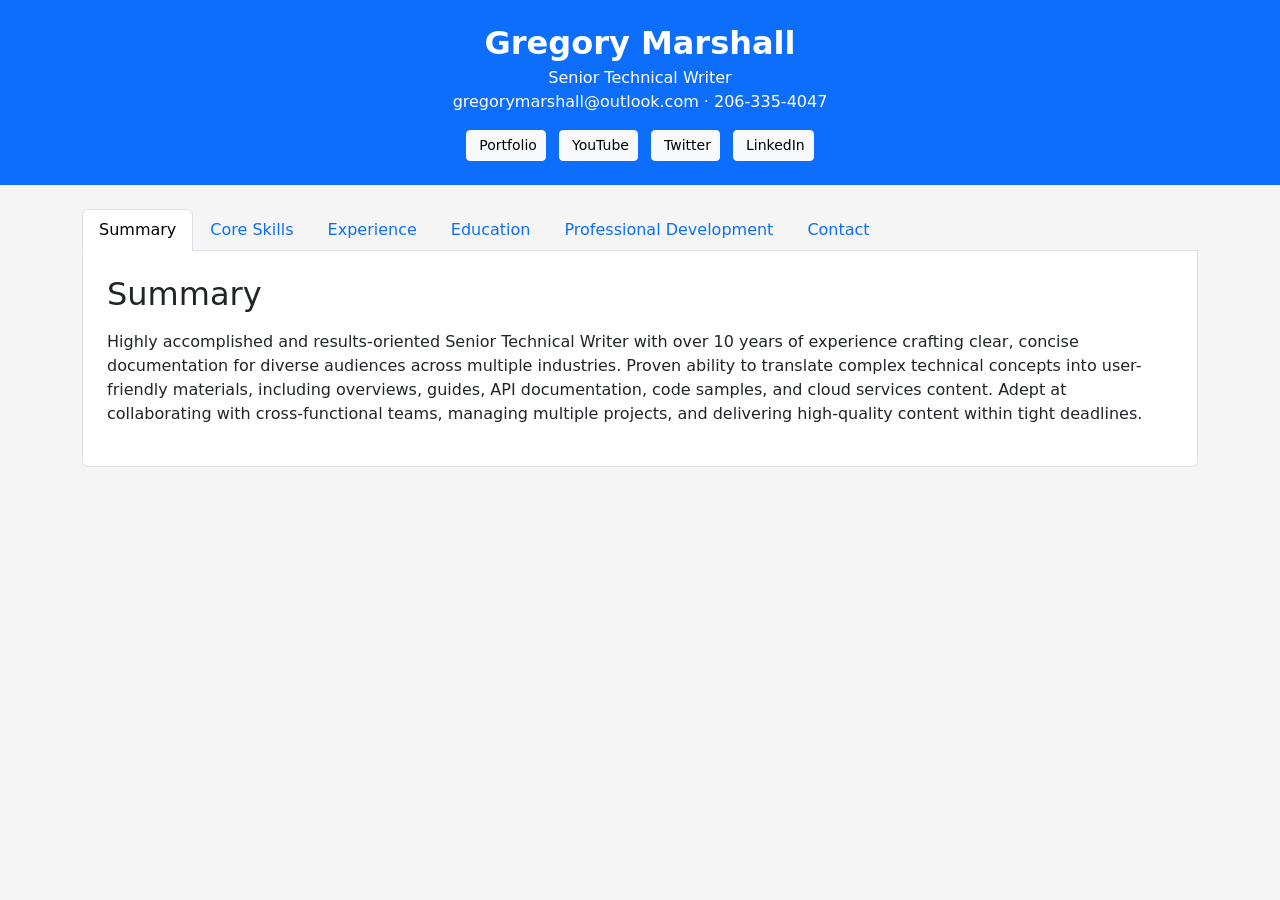
==== index.html @ f478f147 "Update index.html" ====
<!DOCTYPE html>
<html lang="en">
<head>
    <meta charset="UTF-8">
    <title>Gregory Marshall – Senior Technical Writer</title>
    <meta name="viewport" content="width=device-width, initial-scale=1">

    <!-- Bootstrap 5 -->
    <link href="https://cdn.jsdelivr.net/npm/bootstrap@5.3.2/dist/css/bootstrap.min.css" rel="stylesheet">
    <link href="css/styles.css" rel="stylesheet">
</head>
<body>

<header class="py-4 text-center text-white bg-primary">
    <h1 class="mb-1">Gregory Marshall</h1>
    <p class="mb-0">Senior Technical Writer</p>
    <p class="mb-0">gregorymarshall@outlook.com · 206-335-4047</p>

    <!-- Social Links with Icons -->
       <div class="mt-3">

        <a href="https://drive.google.com/drive/folders/1FINQPeSb8FYHcSthVr7zLSQ1JVBgwo1U" target="_blank" 
           class="btn btn-light btn-sm mx-1 d-inline-flex align-items-center">
            <i class="bi bi-folder-fill me-1"></i> Portfolio
        </a>

        <a href="https://youtube.com/ggcoolg" target="_blank" 
           class="btn btn-light btn-sm mx-1 d-inline-flex align-items-center">
            <i class="bi bi-youtube me-1"></i> YouTube
        </a>

        <a href="https://twitter.com/greg_marshall" target="_blank" 
           class="btn btn-light btn-sm mx-1 d-inline-flex align-items-center">
            <i class="bi bi-twitter-x me-1"></i> Twitter
        </a>

        <a href="https://linkedin.com/in/gregorymarsha11" target="_blank" 
           class="btn btn-light btn-sm mx-1 d-inline-flex align-items-center">
            <i class="bi bi-linkedin me-1"></i> LinkedIn
        </a>

    </div>
</header>
<!-- Mobile Landing Section -->
<section class="mobile-landing d-md-none text-center py-4 px-3">

    <img src="assets/profile.jpg" class="mobile-avatar mb-3" alt="Profile photo">

    <h2 class="fw-bold mb-1">Gregory Marshall</h2>
    <p class="text-muted mb-3">Senior Technical Writer</p>

    <div class="mobile-social mb-4">
        <a href="https://your-portfolio-url.com" target="_blank" class="icon-btn mx-1">
            <i class="bi bi-folder-fill"></i>
        </a>
        <a href="https://youtube.com/yourchannel" target="_blank" class="icon-btn mx-1">
            <i class="bi bi-youtube"></i>
        </a>
        <a href="https://twitter.com/yourhandle" target="_blank" class="icon-btn mx-1">
            <i class="bi bi-twitter-x"></i>
        </a>
        <a href="https://linkedin.com/in/yourprofile" target="_blank" class="icon-btn mx-1">
            <i class="bi bi-linkedin"></i>
        </a>
    </div>

    <a href="#summary" class="btn btn-primary w-75 mb-2">View Summary</a>
    <a href="#contact" class="btn btn-outline-primary w-75">Contact Me</a>

</section>

<div class="container my-4">

    <!-- Nav Tabs -->
    <ul class="nav nav-tabs" id="mainTabs" role="tablist">
        <li class="nav-item" role="presentation">
            <button class="nav-link active" id="summary-tab" data-bs-toggle="tab"
                    data-bs-target="#summary" type="button" role="tab">
                Summary
            </button>
        </li>
        <li class="nav-item" role="presentation">
            <button class="nav-link" id="skills-tab" data-bs-toggle="tab"
                    data-bs-target="#skills" type="button" role="tab">
                Core Skills
            </button>
        </li>
        <li class="nav-item" role="presentation">
            <button class="nav-link" id="experience-tab" data-bs-toggle="tab"
                    data-bs-target="#experience" type="button" role="tab">
                Experience
            </button>
        </li>
        <li class="nav-item" role="presentation">
            <button class="nav-link" id="education-tab" data-bs-toggle="tab"
                    data-bs-target="#education" type="button" role="tab">
                Education
            </button>
        </li>
        <li class="nav-item" role="presentation">
            <button class="nav-link" id="professional-tab" data-bs-toggle="tab"
                    data-bs-target="#professional" type="button" role="tab">
                Professional Development
            </button>
        </li>
        <li class="nav-item" role="presentation">
            <button class="nav-link" id="contact-tab" data-bs-toggle="tab"
                    data-bs-target="#contact" type="button" role="tab">
                Contact
            </button>
        </li>
    </ul>

    <!-- Tab Content -->
    <div class="tab-content p-4 bg-white border-bottom border-start border-end rounded-bottom">

        <!-- SUMMARY -->
        <div class="tab-pane fade show active" id="summary" role="tabpanel">
            <h2>Summary</h2>
            <p>
                Highly accomplished and results-oriented Senior Technical Writer with over 10 years of experience
                crafting clear, concise documentation for diverse audiences across multiple industries. Proven ability
                to translate complex technical concepts into user-friendly materials, including overviews, guides,
                API documentation, code samples, and cloud services content. Adept at collaborating with
                cross-functional teams, managing multiple projects, and delivering high-quality content within tight
                deadlines.
            </p>
        </div>

        <!-- CORE SKILLS -->
        <div class="tab-pane fade" id="skills" role="tabpanel">
            <h2>Core Skills & Competencies</h2>
            <ul>
                <li><strong>Technical Writing & Editing:</strong> Expert in creating clear, concise, user-friendly documentation for diverse audiences.</li>
                <li><strong>Content Management:</strong> SharePoint, Confluence, Backstage.io.</li>
                <li><strong>Cloud Services:</strong> AWS, Microsoft Azure, Google Cloud, Oracle Cloud Infrastructure.</li>
                <li><strong>Communication & Collaboration:</strong> Excellent communication skills and cross-functional teamwork.</li>
                <li><strong>Agile Project Management:</strong> Managing multiple projects and delivering under budgets and deadlines.</li>
                <li><strong>Tools & Technologies:</strong> Confluence, Jira, Slack, Git, GitHub, Postman, Markdown, Microsoft 365, VS Code, Docker, Linux, macOS, Windows.</li>
            </ul>
        </div>

        <!-- EXPERIENCE -->
        <div class="tab-pane fade" id="experience" role="tabpanel">
            <h2>Professional Experience</h2>

            <div class="accordion" id="experienceAccordion">

                <!-- Ford -->
                <div class="accordion-item">
                    <h2 class="accordion-header" id="fordHeading">
                        <button class="accordion-button" type="button" data-bs-toggle="collapse"
                                data-bs-target="#fordCollapse">
                            Ford Motors – Senior Technical Writer, Connected Vehicle Cloud (2023–2024)
                        </button>
                    </h2>
                    <div id="fordCollapse" class="accordion-collapse collapse show" data-bs-parent="#experienceAccordion">
                        <div class="accordion-body">
                            <ul>
                                <li>Authored developer content for API onboarding, technical overviews, architecture diagrams, workflows, and how-to guides for feature teams building services on Ford’s Connected Vehicle Cloud platform.</li>
                                <li>Migrated developer content to Backstage.io; worked with engineering to resolve content rendering issues, refine templates, and propose automation for routine tasks.</li>
                                <li>Collaborated with command and control, data feed, and telemetry feature teams to drive Jira content tickets to closure and align with sprint milestones.</li>
                            </ul>
                        </div>
                    </div>
                </div>

                <!-- Adobe -->
                <div class="accordion-item">
                    <h2 class="accordion-header" id="adobeHeading">
                        <button class="accordion-button collapsed" type="button" data-bs-toggle="collapse"
                                data-bs-target="#adobeCollapse">
                            Adobe – Senior Technical Writer, Adobe Commerce on Cloud (2022)
                        </button>
                    </h2>
                    <div id="adobeCollapse" class="accordion-collapse collapse" data-bs-parent="#experienceAccordion">
                        <div class="accordion-body">
                            <ul>
                                <li>Authored onboarding guides, technology overviews, architectural diagrams, and code samples for Adobe Commerce on Cloud infrastructure developers.</li>
                                <li>Collaborated with stakeholders to develop, review, and obtain sign-off on content plans for Blue/Green deployment and disaster recovery features.</li>
                                <li>Engaged with the Magento open-source community to address and fix community-reported content issues.</li>
                            </ul>
                        </div>
                    </div>
                </div>

                <!-- Oracle -->
                <div class="accordion-item">
                    <h2 class="accordion-header" id="oracleHeading">
                        <button class="accordion-button collapsed" type="button" data-bs-toggle="collapse"
                                data-bs-target="#oracleCollapse">
                            Oracle – Senior Technical Writer (2020–2021)
                        </button>
                    </h2>
                    <div id="oracleCollapse" class="accordion-collapse collapse" data-bs-parent="#experienceAccordion">
                        <div class="accordion-body">
                            <ul>
                                <li>Authored Oracle Cloud Infrastructure content for workflow as a service, MFA, SSO, certificate services, identity management, and telemetry services.</li>
                                <li>Helped Oracle obtain FedRAMP+ IL5 certification by reviewing security control responses and providing guidance on terminology and language standards.</li>
                            </ul>
                        </div>
                    </div>
                </div>

                <!-- Disney -->
                <div class="accordion-item">
                    <h2 class="accordion-header" id="disneyHeading">
                        <button class="accordion-button collapsed" type="button" data-bs-toggle="collapse"
                                data-bs-target="#disneyCollapse">
                            Walt Disney Company – Senior Technical Writer (2018–2019)
                        </button>
                    </h2>
                    <div id="disneyCollapse" class="accordion-collapse collapse" data-bs-parent="#experienceAccordion">
                        <div class="accordion-body">
                            <ul>
                                <li>Authored mobile SDK REST API documentation for v2 API release supporting developers integrating with Disney’s CDN and Unified Messaging platforms.</li>
                                <li>Redesigned the API Confluence portal to consolidate, purge, and reuse content; improved discoverability and stakeholder feedback loops.</li>
                                <li>Authored step-by-step platform upgrade guides for key customer scenarios.</li>
                            </ul>
                        </div>
                    </div>
                </div>

                <!-- City of Seattle -->
                <div class="accordion-item">
                    <h2 class="accordion-header" id="seattleHeading">
                        <button class="accordion-button collapsed" type="button" data-bs-toggle="collapse"
                                data-bs-target="#seattleCollapse">
                            City of Seattle – Senior Technical Writer (2016–2018)
                        </button>
                    </h2>
                    <div id="seattleCollapse" class="accordion-collapse collapse" data-bs-parent="#experienceAccordion">
                        <div class="accordion-body">
                            <ul>
                                <li>Wrote 200+ IT SOPs to capture system engineer tribal knowledge in support of data center migration unifying multiple city departments.</li>
                                <li>Designed UI layouts and content rendering for all content types; worked tickets to closure to meet staging and production milestones.</li>
                                <li>Authored Active Directory Governance, Risk & Compliance runbooks for identity management and security incident response.</li>
                            </ul>
                        </div>
                    </div>
                </div>

                <!-- UW Medicine -->
                <div class="accordion-item">
                    <h2 class="accordion-header" id="uwHeading">
                        <button class="accordion-button collapsed" type="button" data-bs-toggle="collapse"
                                data-bs-target="#uwCollapse">
                            UW Medicine – Information Security Analyst / Senior Technical Writer (2014–2015)
                        </button>
                    </h2>
                    <div id="uwCollapse" class="accordion-collapse collapse" data-bs-parent="#experienceAccordion">
                        <div class="accordion-body">
                            <ul>
                                <li>Provided 24×7 IT security operations incident response for compromised accounts, phishing, and malware.</li>
                                <li>Presented data security and privacy requirements to incoming medical students; assisted with mobile device encryption.</li>
                                <li>Designed a SharePoint site to map NIST 800-53r4 and HIPAA controls to applications and services; conducted 25 internal application security audits.</li>
                            </ul>
                        </div>
                    </div>
                </div>

                <!-- Microsoft -->
                <div class="accordion-item">
                    <h2 class="accordion-header" id="msHeading">
                        <button class="accordion-button collapsed" type="button" data-bs-toggle="collapse"
                                data-bs-target="#msCollapse">
                            Microsoft – Security Content Manager (2007–2013)
                        </button>
                    </h2>
                    <div id="msCollapse" class="accordion-collapse collapse" data-bs-parent="#experienceAccordion">
                        <div class="accordion-body">
                            <ul>
                                <li>Drove content strategy for a team of writers and editors focused on security content for Windows server systems.</li>
                                <li>Authored “Controlling Windows Communication with the Internet,” guiding management of inbound and outbound communication.</li>
                                <li>Received a Gold Star Award for proactively researching and writing guidance to resolve top Windows system errors and events.</li>
                            </ul>
                        </div>
                    </div>
                </div>

            </div>
        </div>

        <!-- EDUCATION -->
        <div class="tab-pane fade" id="education" role="tabpanel">
            <h2>Education</h2>
            <ul>
                <li>Unix & Linux Administration – University of Washington (2004–2005)</li>
                <li>Project Management – University of Washington (2003–2004)</li>
                <li>Data Communications – University of Washington (1995–1996)</li>
                <li>Software Product Management – University of Washington (1994–1995)</li>
                <li>Bachelor of Science, Psychology – University of Washington (1990–1994)</li>
                <li>Basic Military Training, Logistics, Data Processing – United States Air Force (1983–1988)</li>
            </ul>
        </div>

        <!-- PROFESSIONAL DEVELOPMENT -->
        <div class="tab-pane fade" id="professional" role="tabpanel">
            <h2>Professional Development</h2>
            <p>
                Ongoing development in content review leadership, sprint alignment, cross-functional collaboration,
                cloud architecture literacy, API documentation best practices, and security compliance frameworks
                including NIST, HIPAA, and FedRAMP.
            </p>
        </div>

        <!-- CONTACT -->
        <div class="tab-pane fade" id="contact" role="tabpanel">
            <h2>Contact</h2>
            <p>If you’d like to discuss opportunities, projects, or collaborations, please reach out using the form below.</p>

            <!-- Replace the action URL with your Formspree endpoint -->
            <form id="contactForm" method="POST" action="https://formspree.io/f/mreeevpw">
                <input type="hidden" name="_subject" value="New contact from portfolio site">
                <input type="hidden" name="_replyto" value="gregorymarshall@outlook.com">

                <div class="mb-3">
                    <label class="form-label">Name</label>
                    <input class="form-control" type="text" name="name" required>
                </div>

                <div class="mb-3">
                    <label class="form-label">Email</label>
                    <input class="form-control" type="email" name="email" required>
                </div>

                <div class="mb-3">
                    <label class="form-label">Company</label>
                    <input class="form-control" type="text" name="company">
                </div>

                <div class="mb-3">
                    <label class="form-label">Website</label>
                    <input class="form-control" type="url" name="website">
                </div>

                <div class="mb-3">
                    <label class="form-label">Phone</label>
                    <input class="form-control" type="tel" name="phone">
                </div>

                <div class="mb-3">
                    <label class="form-label">Message</label>
                    <textarea class="form-control" name="message" rows="4"></textarea>
                </div>

                <button type="submit" class="btn btn-primary">Send</button>
            </form>

            <small class="text-muted d-block mt-2">
                Note: Update the form <code>action</code> attribute with your Formspree endpoint after creating a form at formspree.io.
            </small>
        </div>

    </div>
</div>

<script src="https://cdn.jsdelivr.net/npm/bootstrap@5.3.2/dist/js/bootstrap.bundle.min.js"></script>
<script src="js/app.js"></script>
</body>
</html>
---- css/styles.css ----
body {
    background-color: #f5f5f5;
}

header h1 {
    font-size: 2rem;
    font-weight: 700;
}

header p {
    margin-bottom: 0.2rem;
}

.tab-content {
    margin-top: 0;
}

h2 {
    margin-bottom: 1rem;
}
/* Rounded Icon Buttons */
.icon-btn {
    display: inline-flex;
    justify-content: center;
    align-items: center;
    width: 42px;
    height: 42px;
    border-radius: 50%;
    background: #ffffff;
    color: #1e3a8a;
    font-size: 1.2rem;
    text-decoration: none;
    transition: all 0.25s ease;
    box-shadow: 0 2px 4px rgba(0,0,0,0.15);
}

/* Hover Animation */
.icon-btn:hover {
    background: #1e3a8a;
    color: #ffffff;
    transform: translateY(-3px) scale(1.08);
    box-shadow: 0 6px 12px rgba(0,0,0,0.25);
}
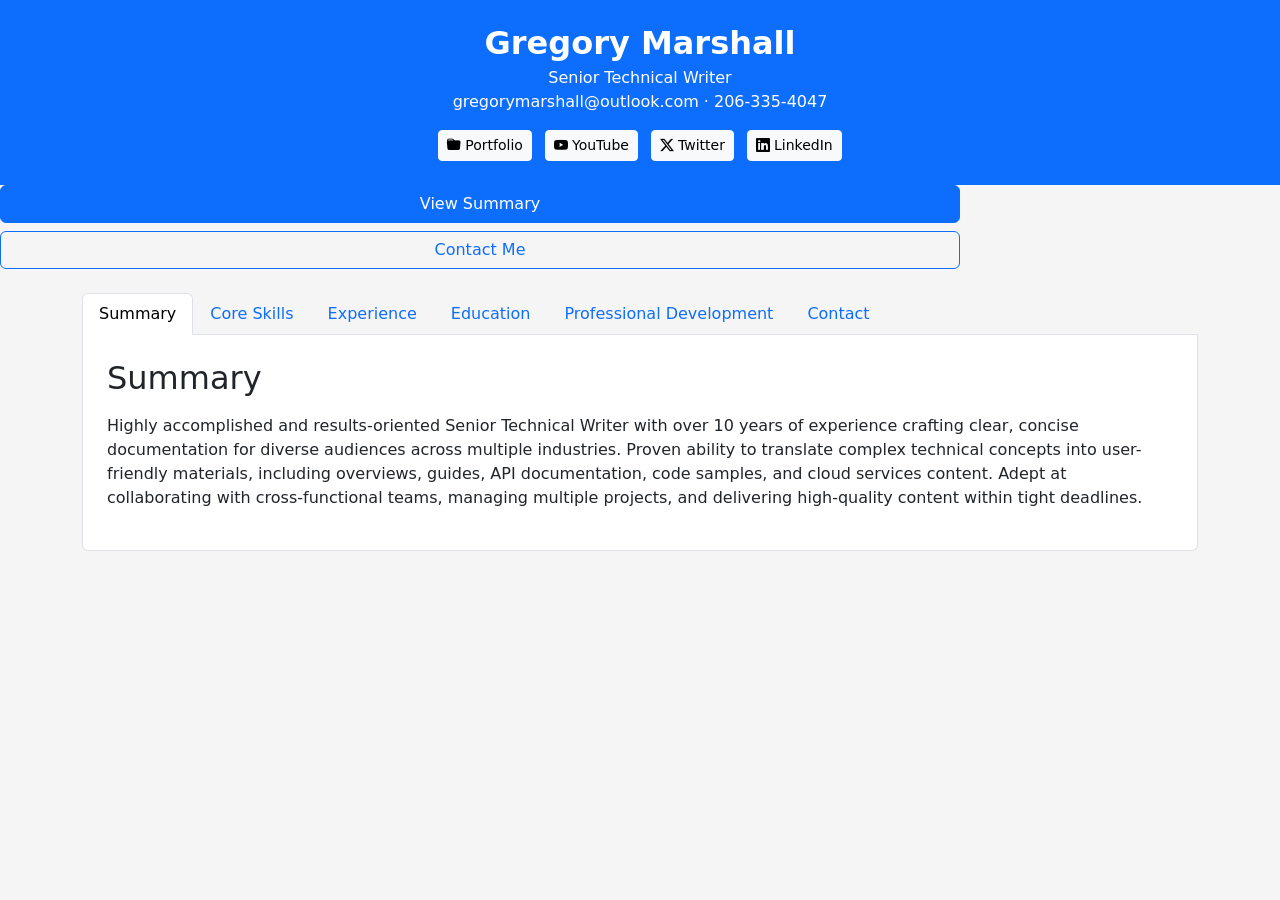
==== commit 8b29274e: "Update index.html" ====
--- a/index.html
+++ b/index.html
@@ -8,6 +8,8 @@
     <!-- Bootstrap 5 -->
     <link href="https://cdn.jsdelivr.net/npm/bootstrap@5.3.2/dist/css/bootstrap.min.css" rel="stylesheet">
     <link href="css/styles.css" rel="stylesheet">
+    <link href="https://fonts.googleapis.com/css2?family=Inter:wght@400;600;700&display=swap" rel="stylesheet">
+<link rel="stylesheet" href="https://cdn.jsdelivr.net/npm/bootstrap-icons@1.11.1/font/bootstrap-icons.css">
 </head>
 <body>
 
@@ -41,28 +43,26 @@
 
     </div>
 </header>
-<!-- Mobile Landing Section -->
-<section class="mobile-landing d-md-none text-center py-4 px-3">
-
-    <img src="assets/profile.jpg" class="mobile-avatar mb-3" alt="Profile photo">
-
+<section class="mobile-landing d-md-none text-center py-5 px-3 bg-white border-bottom">
+    <img src="assets/profile.jpg" class="mobile-avatar mb-3" alt="Gregory Marshall">
+    
     <h2 class="fw-bold mb-1">Gregory Marshall</h2>
-    <p class="text-muted mb-3">Senior Technical Writer</p>
-
-    <div class="mobile-social mb-4">
-        <a href="https://your-portfolio-url.com" target="_blank" class="icon-btn mx-1">
-            <i class="bi bi-folder-fill"></i>
-        </a>
-        <a href="https://youtube.com/yourchannel" target="_blank" class="icon-btn mx-1">
-            <i class="bi bi-youtube"></i>
-        </a>
-        <a href="https://twitter.com/yourhandle" target="_blank" class="icon-btn mx-1">
-            <i class="bi bi-twitter-x"></i>
-        </a>
-        <a href="https://linkedin.com/in/yourprofile" target="_blank" class="icon-btn mx-1">
-            <i class="bi bi-linkedin"></i>
-        </a>
+    <p class="text-muted mb-4">Senior Technical Writer</p>
+
+    <div class="d-flex justify-content-center gap-3 mb-4">
+        <a href="https://drive.google.com/..." target="_blank" class="icon-btn"><i class="bi bi-folder-fill"></i></a>
+        <a href="https://youtube.com/..." target="_blank" class="icon-btn"><i class="bi bi-youtube"></i></a>
+        <a href="https://twitter.com/..." target="_blank" class="icon-btn"><i class="bi bi-twitter-x"></i></a>
+        <a href="https://linkedin.com/..." target="_blank" class="icon-btn"><i class="bi bi-linkedin"></i></a>
     </div>
+
+    <div class="d-grid gap-2 mx-auto" style="max-width: 280px;">
+        <a href="#summary" class="btn btn-primary btn-lg shadow-sm">View Summary</a>
+        <a href="mailto:gregorymarshall@outlook.com" class="btn btn-outline-primary">Email Me</a>
+    </div>
+  <a href="#summary" class="btn btn-primary w-75 mb-2">View Summary</a>
+    <a href="#contact" class="btn btn-outline-primary w-75">Contact Me</a>
+</section>
 
     <a href="#summary" class="btn btn-primary w-75 mb-2">View Summary</a>
     <a href="#contact" class="btn btn-outline-primary w-75">Contact Me</a>
--- a/css/styles.css
+++ b/css/styles.css
@@ -40,4 +40,4 @@
     color: #ffffff;
     transform: translateY(-3px) scale(1.08);
     box-shadow: 0 6px 12px rgba(0,0,0,0.25);
-}+}
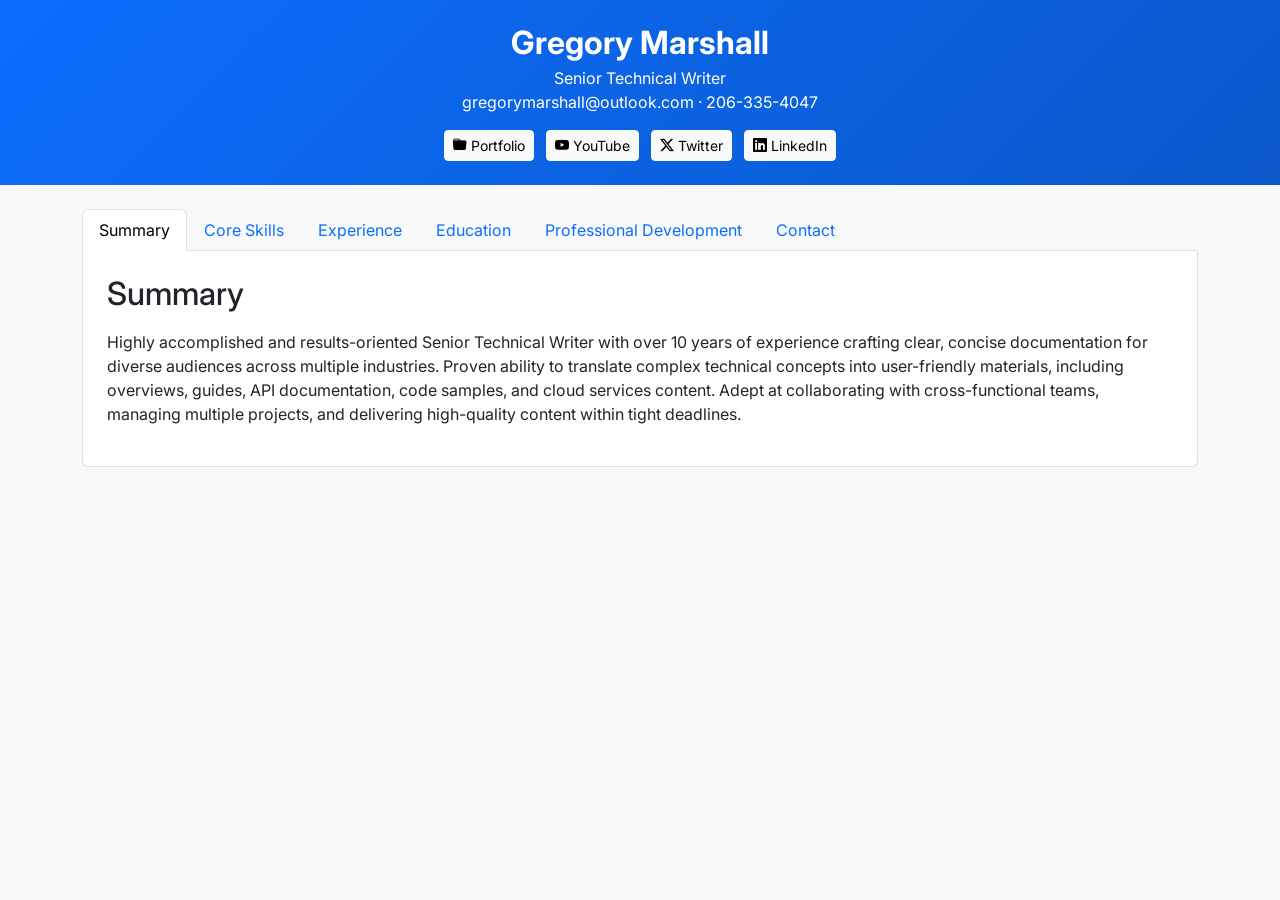
==== commit 64f3e8fc: "Update index.html" ====
--- a/index.html
+++ b/index.html
@@ -64,12 +64,7 @@
     <a href="#contact" class="btn btn-outline-primary w-75">Contact Me</a>
 </section>
 
-    <a href="#summary" class="btn btn-primary w-75 mb-2">View Summary</a>
-    <a href="#contact" class="btn btn-outline-primary w-75">Contact Me</a>
-
-</section>
-
-<div class="container my-4">
+ <div class="container my-4">
 
     <!-- Nav Tabs -->
     <ul class="nav nav-tabs" id="mainTabs" role="tablist">
@@ -359,3 +354,4 @@
 <script src="js/app.js"></script>
 </body>
 </html>
+
--- a/css/styles.css
+++ b/css/styles.css
@@ -41,3 +41,82 @@
     transform: translateY(-3px) scale(1.08);
     box-shadow: 0 6px 12px rgba(0,0,0,0.25);
 }
+body {
+    font-family: 'Inter', sans-serif;
+    background-color: #f8f9fa;
+}
+
+/* 1. Fix the Nav Tabs for Mobile */
+@media (max-width: 768px) {
+    .nav-tabs {
+        display: flex;
+        flex-wrap: nowrap;
+        overflow-x: auto; /* Allows horizontal swiping of tabs */
+        -webkit-overflow-scrolling: touch;
+        border-bottom: none;
+    }
+    
+    .nav-item {
+        white-space: nowrap; /* Prevents text wrapping in tabs */
+    }
+
+    .nav-link {
+        padding: 10px 15px;
+        font-size: 0.9rem;
+    }
+
+    /* 2. Style the Mobile Avatar */
+    .mobile-avatar {
+        width: 120px;
+        height: 120px;
+        object-fit: cover;
+        border-radius: 50%;
+        border: 4px solid #fff;
+        box-shadow: 0 4px 10px rgba(0,0,0,0.1);
+    }
+
+    /* 3. Improve Accordion Spacing for thumbs */
+    .accordion-button {
+        padding: 1.25rem 1rem;
+        font-size: 0.95rem;
+    }
+}
+
+/* 4. General Header Enhancements */
+header {
+    background: linear-gradient(135deg, #0d6efd 0%, #0a58ca 100%) !important;
+}
+
+.icon-btn {
+    font-size: 1.5rem;
+    color: #6c757d;
+    text-decoration: none;
+    transition: color 0.2s;
+}
+
+.icon-btn:hover {
+    color: #0d6efd;
+}
+/* Prevent horizontal overflow on the whole page */
+html, body {
+    overflow-x: hidden;
+    width: 100%;
+}
+
+/* Make the contact form inputs large enough to prevent iOS auto-zoom */
+@media (max-width: 768px) {
+    input, textarea, select {
+        font-size: 16px !important; 
+    }
+    
+    .container {
+        padding-left: 10px;
+        padding-right: 10px;
+    }
+
+    /* Add some "breathing room" to the bottom of the page */
+    body {
+        padding-bottom: 50px;
+    }
+}
+
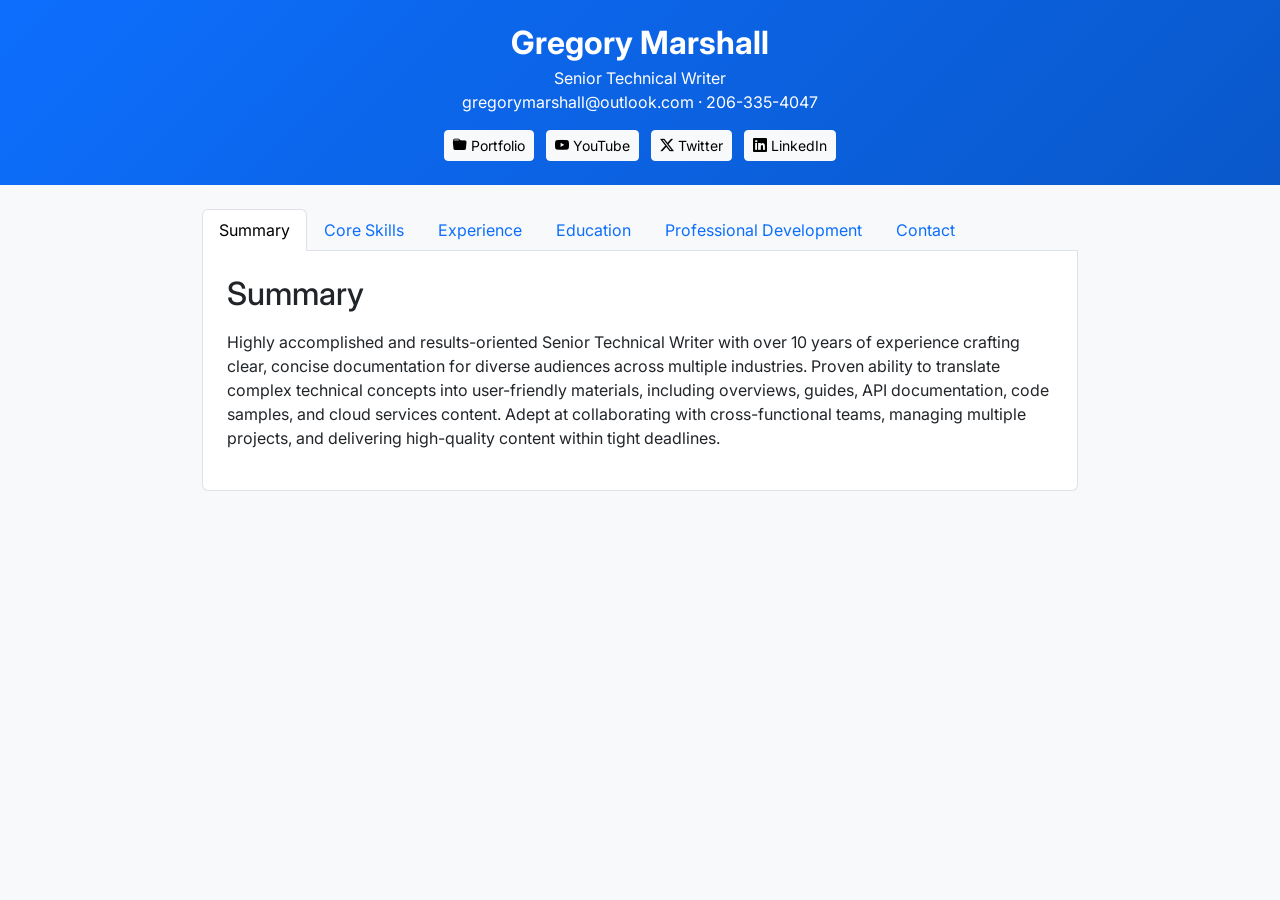
==== commit 790b0584: "Update index.html" ====
--- a/index.html
+++ b/index.html
@@ -64,7 +64,9 @@
     <a href="#contact" class="btn btn-outline-primary w-75">Contact Me</a>
 </section>
 
- <div class="container my-4">
+</section>
+
+<div class="container my-4">
 
     <!-- Nav Tabs -->
     <ul class="nav nav-tabs" id="mainTabs" role="tablist">
@@ -123,17 +125,38 @@
         </div>
 
         <!-- CORE SKILLS -->
-        <div class="tab-pane fade" id="skills" role="tabpanel">
-            <h2>Core Skills & Competencies</h2>
-            <ul>
-                <li><strong>Technical Writing & Editing:</strong> Expert in creating clear, concise, user-friendly documentation for diverse audiences.</li>
-                <li><strong>Content Management:</strong> SharePoint, Confluence, Backstage.io.</li>
-                <li><strong>Cloud Services:</strong> AWS, Microsoft Azure, Google Cloud, Oracle Cloud Infrastructure.</li>
-                <li><strong>Communication & Collaboration:</strong> Excellent communication skills and cross-functional teamwork.</li>
-                <li><strong>Agile Project Management:</strong> Managing multiple projects and delivering under budgets and deadlines.</li>
-                <li><strong>Tools & Technologies:</strong> Confluence, Jira, Slack, Git, GitHub, Postman, Markdown, Microsoft 365, VS Code, Docker, Linux, macOS, Windows.</li>
-            </ul>
-        </div>
+      <div class="tab-pane fade" id="skills" role="tabpanel">
+    <h2 class="h4 mb-4">Core Skills & Competencies</h2>
+    <div class="row g-3">
+        <div class="col-12 col-md-6">
+            <div class="card h-100 border-0 bg-light">
+                <div class="card-body">
+                    <h5 class="card-title text-primary">Technical Writing & Content</h5>
+                    <ul class="list-unstyled mb-0">
+                        <li class="mb-2"><strong>Documentation:</strong> API Docs, SDK Guides, Architecture Diagrams, Workflows.</li>
+                        <li class="mb-2"><strong>Management:</strong> SharePoint, Confluence, Backstage.io.</li>
+                        <li class="mb-2"><strong>Methodology:</strong> Agile Project Management, Sprint Alignment, Stakeholder Management.</li>
+                        <li><strong>Compliance:</strong> NIST 800-53r4, HIPAA, FedRAMP+ (IL5).</li>
+                    </ul>
+                </div>
+            </div>
+        </div>
+
+        <div class="col-12 col-md-6">
+            <div class="card h-100 border-0 bg-light">
+                <div class="card-body">
+                    <h5 class="card-title text-primary">Tools & Technologies</h5>
+                    <ul class="list-unstyled mb-0">
+                        <li class="mb-2"><strong>Cloud Platforms:</strong> AWS, Azure, Google Cloud (GCP), Oracle Cloud (OCI).</li>
+                        <li class="mb-2"><strong>Dev Tools:</strong> Git/GitHub, Postman, VS Code, Docker.</li>
+                        <li class="mb-2"><strong>Technical Languages:</strong> Markdown, Linux, macOS, Windows.</li>
+                        <li><strong>Collaboration:</strong> Jira, Slack, Microsoft 365.</li>
+                    </ul>
+                </div>
+            </div>
+        </div>
+    </div>
+</div>
 
         <!-- EXPERIENCE -->
         <div class="tab-pane fade" id="experience" role="tabpanel">
@@ -277,27 +300,71 @@
         </div>
 
         <!-- EDUCATION -->
-        <div class="tab-pane fade" id="education" role="tabpanel">
-            <h2>Education</h2>
-            <ul>
-                <li>Unix & Linux Administration – University of Washington (2004–2005)</li>
-                <li>Project Management – University of Washington (2003–2004)</li>
-                <li>Data Communications – University of Washington (1995–1996)</li>
-                <li>Software Product Management – University of Washington (1994–1995)</li>
-                <li>Bachelor of Science, Psychology – University of Washington (1990–1994)</li>
-                <li>Basic Military Training, Logistics, Data Processing – United States Air Force (1983–1988)</li>
-            </ul>
-        </div>
+      <div class="tab-pane fade" id="education" role="tabpanel">
+    <h2 class="h4 mb-4">Education & Military Service</h2>
+    <div class="row g-3">
+        <div class="col-12 col-md-6">
+            <div class="card h-100 border-0 bg-light">
+                <div class="card-body">
+                    <h5 class="card-title text-primary">University of Washington</h5>
+                    <ul class="list-unstyled mb-0">
+                        <li class="mb-2"><strong>B.S. Psychology</strong> <span class="text-muted d-block small">1990–1994</span></li>
+                        <li class="mb-2"><strong>Unix & Linux Administration</strong> <span class="text-muted d-block small">2004–2005</span></li>
+                        <li class="mb-2"><strong>Project Management</strong> <span class="text-muted d-block small">2003–2004</span></li>
+                        <li class="mb-2"><strong>Software Product Management</strong> <span class="text-muted d-block small">1994–1995</span></li>
+                        <li><strong>Data Communications</strong> <span class="text-muted d-block small">1995–1996</span></li>
+                    </ul>
+                </div>
+            </div>
+        </div>
+
+        <div class="col-12 col-md-6">
+            <div class="card h-100 border-0 bg-light">
+                <div class="card-body">
+                    <h5 class="card-title text-primary">United States Air Force</h5>
+                    <p class="mb-1"><strong>Basic Military Training</strong></p>
+                    <p class="text-muted small">Logistics & Data Processing</p>
+                    <hr>
+                    <p class="card-text small text-secondary">
+                        Served 1983–1988, establishing a foundation in data processing and operational logistics.
+                    </p>
+                </div>
+            </div>
+        </div>
+    </div>
+</div>
 
         <!-- PROFESSIONAL DEVELOPMENT -->
         <div class="tab-pane fade" id="professional" role="tabpanel">
-            <h2>Professional Development</h2>
-            <p>
-                Ongoing development in content review leadership, sprint alignment, cross-functional collaboration,
-                cloud architecture literacy, API documentation best practices, and security compliance frameworks
-                including NIST, HIPAA, and FedRAMP.
-            </p>
-        </div>
+    <h2 class="h4 mb-4">Professional Development</h2>
+    <div class="row g-3">
+        <div class="col-12 col-md-6">
+            <div class="card h-100 border-0 bg-light">
+                <div class="card-body">
+                    <h5 class="card-title text-primary">Content Leadership & Strategy</h5>
+                    <ul class="list-unstyled mb-0">
+                        <li class="mb-2"><strong>Editorial Leadership:</strong> Advanced content review cycles and peer mentoring.</li>
+                        <li class="mb-2"><strong>Agile Integration:</strong> Mastering sprint alignment and cross-functional team synergy.</li>
+                        <li><strong>Stakeholder Management:</strong> Refining feedback loops between engineering and product owners.</li>
+                    </ul>
+                </div>
+            </div>
+        </div>
+
+        <div class="col-12 col-md-6">
+            <div class="card h-100 border-0 bg-light">
+                <div class="card-body">
+                    <h5 class="card-title text-primary">Technical & Compliance Mastery</h5>
+                    <ul class="list-unstyled mb-0">
+                        <li class="mb-2"><strong>Cloud Architecture:</strong> Continuous training in AWS, Azure, and OCI literacy.</li>
+                        <li class="mb-2"><strong>Security Frameworks:</strong> Deep dives into NIST, HIPAA, and FedRAMP compliance standards.</li>
+                        <li><strong>API Best Practices:</strong> Staying current with RESTful documentation and SDK delivery trends.</li>
+                    </ul>
+                </div>
+            </div>
+        </div>
+    </div>
+</div>
 
         <!-- CONTACT -->
         <div class="tab-pane fade" id="contact" role="tabpanel">
--- a/css/styles.css
+++ b/css/styles.css
@@ -97,26 +97,93 @@
 .icon-btn:hover {
     color: #0d6efd;
 }
-/* Prevent horizontal overflow on the whole page */
-html, body {
-    overflow-x: hidden;
-    width: 100%;
+/* Main Dropdown Buttons */
+#resumeMainAccordion .accordion-button {
+    font-size: 1.1rem;
+    color: #0d6efd;
+    background-color: #fff;
 }
 
-/* Make the contact form inputs large enough to prevent iOS auto-zoom */
-@media (max-width: 768px) {
-    input, textarea, select {
-        font-size: 16px !important; 
-    }
-    
-    .container {
-        padding-left: 10px;
-        padding-right: 10px;
-    }
-
-    /* Add some "breathing room" to the bottom of the page */
-    body {
-        padding-bottom: 50px;
-    }
+/* Nested Role Buttons */
+#rolesNested .accordion-button {
+    font-size: 0.95rem;
+    color: #495057;
+    padding-left: 2rem; /* Indent to show it's inside Experience */
 }
 
+/* Remove the double borders in nested accordions */
+#rolesNested .accordion-item:last-child {
+    border-bottom: none;
+}
+
+/* Blue dot indicator for nested items */
+#rolesNested .accordion-button::before {
+    content: "•";
+    color: #0d6efd;
+    font-weight: bold;
+    display: inline-block; 
+    width: 1em;
+    margin-left: -1em;
+}
+/* Use the exact same blue as your header for consistency */
+:root {
+    --primary-blue: #0d6efd; /* Adjust this to match your exact header blue if different */
+}
+
+/* Header Text Consistency */
+.profile-header h1 {
+    font-weight: 700;
+    letter-spacing: -1px;
+}
+
+/* Accordion Consistency Fixes */
+#resumeMainAccordion {
+    border: none;
+}
+
+#resumeMainAccordion .accordion-item {
+    border: none;
+    border-bottom: 1px solid #eee;
+}
+
+/* Match the Blue Icons and Text in the Headers */
+#resumeMainAccordion .accordion-button {
+    color: var(--primary-blue) !important;
+    font-weight: 600;
+    padding: 1.25rem 1rem;
+}
+
+/* nested items consistency */
+#rolesNested .accordion-button {
+    color: #495057 !important; /* Keep nested roles dark for hierarchy */
+    font-size: 0.95rem;
+    padding-left: 2.5rem;
+}
+
+/* Match the blue icons in the screenshot */
+#resumeMainAccordion .bi {
+    color: var(--primary-blue);
+    font-size: 1.2rem;
+}
+/* Container alignment to match header width */
+.container.my-4 {
+    max-width: 900px; /* Keeps the accordion from getting too wide on desktop */
+}
+
+/* Match the exact blue from your header */
+.accordion-button:not(.collapsed) {
+    background-color: #f8f9fa; /* Subtle light gray when open */
+    color: #0d6efd;
+    box-shadow: inset 0 -1px 0 rgba(0,0,0,.125);
+}
+
+.accordion-button:focus {
+    box-shadow: none; /* Removes the thick bootstrap focus ring */
+    border-color: rgba(13, 110, 253, 0.25);
+}
+
+/* Ensure icons have the same visual weight as header icons */
+.accordion-header .bi {
+    font-size: 1.25rem;
+    vertical-align: middle;
+}
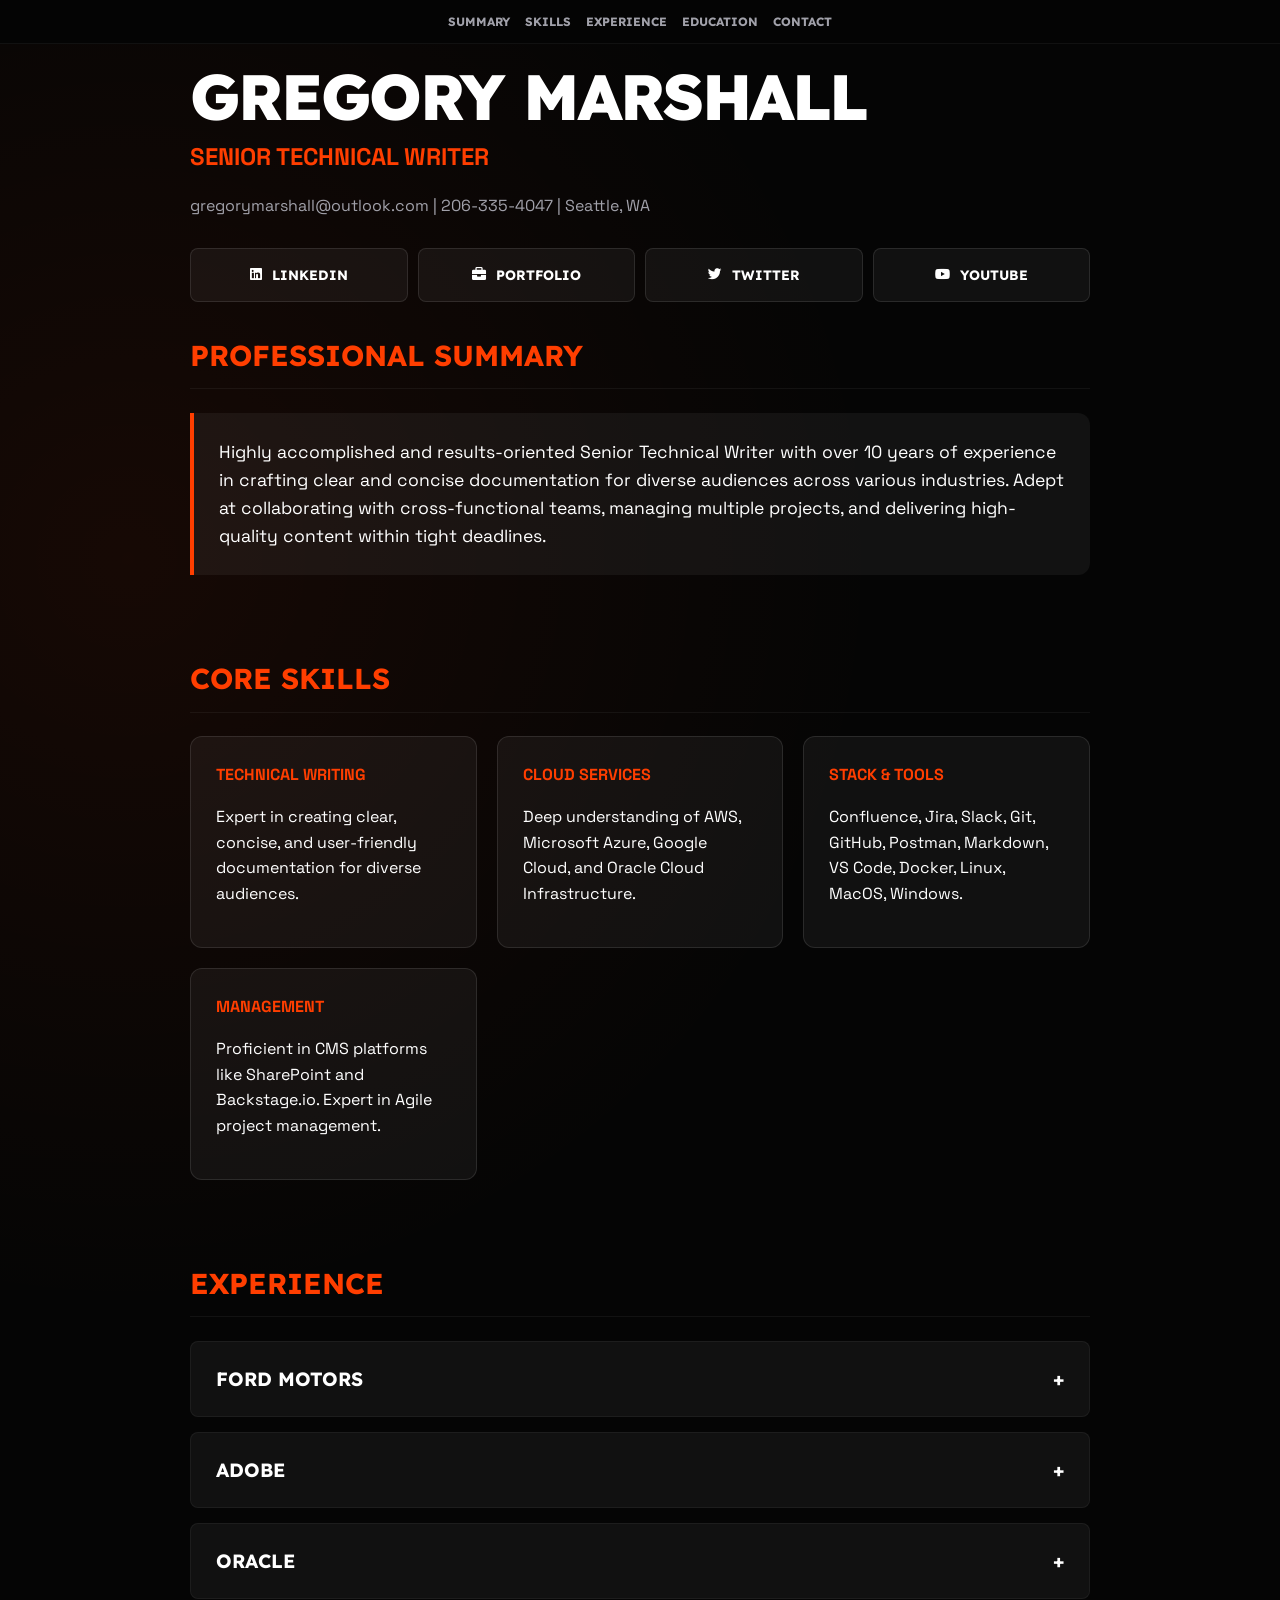
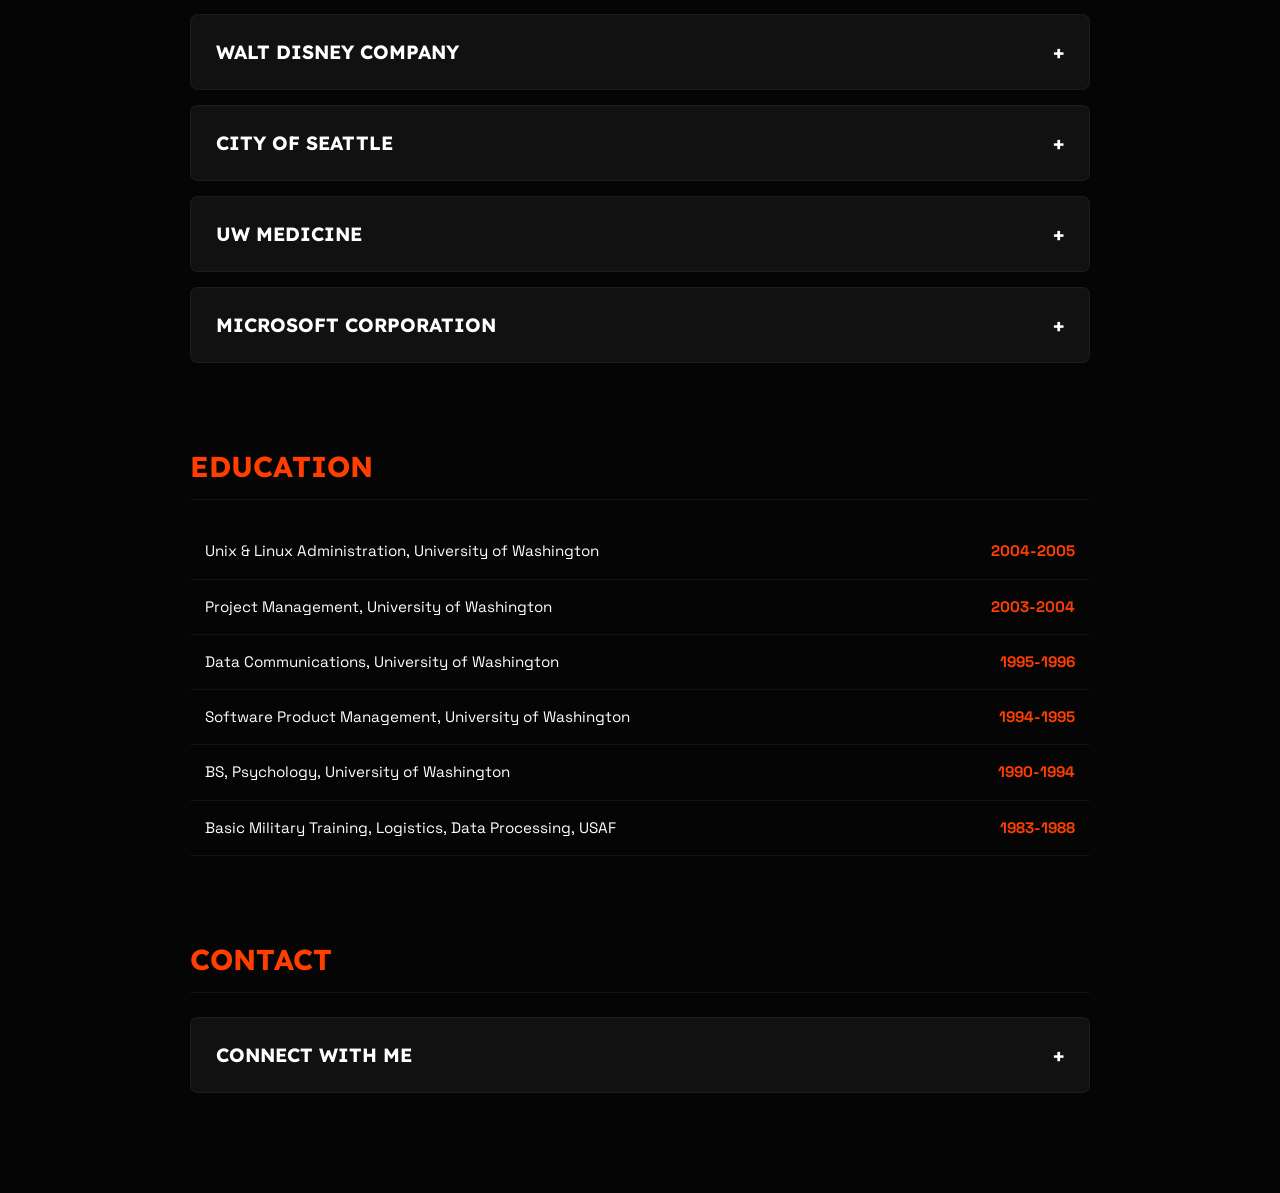
==== commit 8489bc87: "Update index.html" ====
--- a/index.html
+++ b/index.html
@@ -2,423 +2,322 @@
 <html lang="en">
 <head>
     <meta charset="UTF-8">
-    <title>Gregory Marshall – Senior Technical Writer</title>
-    <meta name="viewport" content="width=device-width, initial-scale=1">
-
-    <!-- Bootstrap 5 -->
-    <link href="https://cdn.jsdelivr.net/npm/bootstrap@5.3.2/dist/css/bootstrap.min.css" rel="stylesheet">
-    <link href="css/styles.css" rel="stylesheet">
-    <link href="https://fonts.googleapis.com/css2?family=Inter:wght@400;600;700&display=swap" rel="stylesheet">
-<link rel="stylesheet" href="https://cdn.jsdelivr.net/npm/bootstrap-icons@1.11.1/font/bootstrap-icons.css">
+    <meta name="viewport" content="width=device-width, initial-scale=1.0">
+    <title>Gregory Marshall | Senior Technical Writer</title>
+    <link href="https://fonts.googleapis.com/css2?family=Lexend+Deca:wght@400;700;800&family=Space+Grotesk:wght@300;500;700&display=swap" rel="stylesheet">
+    <link rel="stylesheet" href="https://cdnjs.cloudflare.com/ajax/libs/font-awesome/6.0.0/css/all.min.css">
+    <style>
+        :root {
+            --accent: #ff3e00;
+            --bg: #050505;
+            --glass: rgba(255, 255, 255, 0.05);
+            --text-main: #ffffff;
+            --text-sub: #a1a1aa;
+        }
+
+        html { scroll-behavior: smooth; }
+
+        body {
+            font-family: 'Space Grotesk', sans-serif;
+            background: var(--bg);
+            color: var(--text-main);
+            margin: 0;
+            padding: 0;
+            background-image: radial-gradient(circle at 10% 20%, rgba(255, 62, 0, 0.07) 0%, transparent 30%);
+            line-height: 1.6;
+        }
+
+        nav {
+            position: sticky;
+            top: 0;
+            background: rgba(5, 5, 5, 0.95);
+            backdrop-filter: blur(15px);
+            z-index: 1000;
+            border-bottom: 1px solid var(--glass);
+            padding: 12px 0;
+        }
+
+        .nav-container {
+            max-width: 900px;
+            margin: 0 auto;
+            display: flex;
+            justify-content: center;
+            gap: 15px;
+            flex-wrap: wrap;
+        }
+
+        .nav-link {
+            color: var(--text-sub);
+            text-decoration: none;
+            font-family: 'Lexend Deca', sans-serif;
+            font-weight: 700;
+            font-size: 0.75rem;
+            text-transform: uppercase;
+        }
+
+        .container { max-width: 900px; margin: 0 auto; padding: 20px; }
+
+        header { margin-bottom: 20px; }
+
+        h1 {
+            font-family: 'Lexend Deca', sans-serif;
+            font-size: clamp(2.5rem, 8vw, 4rem);
+            font-weight: 800;
+            margin: 0;
+            letter-spacing: -2px;
+            line-height: 1;
+        }
+
+        .hero-title {
+            color: var(--accent);
+            font-size: 1.5rem;
+            font-weight: 700;
+            margin-top: 10px;
+            text-transform: uppercase;
+        }
+
+        .social-grid { display: grid; grid-template-columns: repeat(2, 1fr); gap: 10px; margin: 30px 0; }
+        @media (min-width: 600px) { .social-grid { grid-template-columns: repeat(4, 1fr); } }
+
+        .social-btn, .submit-btn {
+            display: flex; align-items: center; justify-content: center; background: var(--glass); color: #fff;
+            text-decoration: none; padding: 15px; border-radius: 8px; border: 1px solid rgba(255,255,255,0.1);
+            font-family: 'Lexend Deca'; font-weight: 700; font-size: 0.85rem; transition: 0.3s;
+            cursor: pointer; gap: 10px;
+        }
+
+        .social-btn:hover { background: var(--accent); transform: translateY(-2px); }
+
+        section { margin-bottom: 80px; scroll-margin-top: 80px; }
+        h2 { color: var(--accent); font-family: 'Lexend Deca'; font-size: 1.8rem; border-bottom: 1px solid var(--glass); padding-bottom: 10px; }
+
+        .prof-summary {
+            padding: 25px;
+            background: var(--glass);
+            border-left: 4px solid var(--accent);
+            font-size: 1.1rem;
+            border-radius: 0 12px 12px 0;
+        }
+
+        .skills-grid { display: grid; grid-template-columns: repeat(auto-fit, minmax(250px, 1fr)); gap: 20px; }
+        .skill-card { background: var(--glass); padding: 25px; border-radius: 12px; border: 1px solid rgba(255,255,255,0.1); }
+        .skill-card h4 { color: var(--accent); margin: 0 0 10px 0; text-transform: uppercase; }
+
+        .acc-item { margin-bottom: 15px; background: var(--glass); border-radius: 8px; border: 1px solid rgba(255,255,255,0.05); }
+        .acc-btn {
+            width: 100%; padding: 25px; background: none; border: none;
+            display: flex; justify-content: space-between; cursor: pointer;
+            color: var(--text-main); font-size: 1.2rem; font-weight: 700; font-family: 'Lexend Deca'; text-align: left;
+        }
+
+        .acc-content { max-height: 0; overflow: hidden; transition: 0.4s ease-out; }
+        .inner { padding: 0 25px 25px; color: var(--text-sub); }
+        .inner ul { padding-left: 20px; }
+        .inner li { margin-bottom: 10px; }
+        .meta-text { color: var(--accent); font-weight: 700; font-size: 0.85rem; display: block; margin-bottom: 10px; text-transform: uppercase; }
+
+        .edu-table { width: 100%; border-collapse: collapse; }
+        .edu-table td { padding: 15px; border-bottom: 1px solid var(--glass); font-size: 0.95rem; }
+        .edu-year { text-align: right; color: var(--accent); font-weight: 700; width: 120px; }
+
+        .contact-form { background: var(--glass); padding: 40px; border-radius: 20px; }
+        .form-group { margin-bottom: 25px; }
+        .form-group label { display: block; margin-bottom: 10px; font-weight: 600; color: var(--accent); font-size: 0.8rem; }
+        .form-group input, .form-group textarea {
+            width: 100%; padding: 15px; background: rgba(0,0,0,0.3); border: 1px solid rgba(255,255,255,0.1);
+            border-radius: 8px; color: #fff; font-family: inherit; box-sizing: border-box;
+        }
+    </style>
 </head>
 <body>
 
-<header class="py-4 text-center text-white bg-primary">
-    <h1 class="mb-1">Gregory Marshall</h1>
-    <p class="mb-0">Senior Technical Writer</p>
-    <p class="mb-0">gregorymarshall@outlook.com · 206-335-4047</p>
-
-    <!-- Social Links with Icons -->
-       <div class="mt-3">
-
-        <a href="https://drive.google.com/drive/folders/1FINQPeSb8FYHcSthVr7zLSQ1JVBgwo1U" target="_blank" 
-           class="btn btn-light btn-sm mx-1 d-inline-flex align-items-center">
-            <i class="bi bi-folder-fill me-1"></i> Portfolio
-        </a>
-
-        <a href="https://youtube.com/ggcoolg" target="_blank" 
-           class="btn btn-light btn-sm mx-1 d-inline-flex align-items-center">
-            <i class="bi bi-youtube me-1"></i> YouTube
-        </a>
-
-        <a href="https://twitter.com/greg_marshall" target="_blank" 
-           class="btn btn-light btn-sm mx-1 d-inline-flex align-items-center">
-            <i class="bi bi-twitter-x me-1"></i> Twitter
-        </a>
-
-        <a href="https://linkedin.com/in/gregorymarsha11" target="_blank" 
-           class="btn btn-light btn-sm mx-1 d-inline-flex align-items-center">
-            <i class="bi bi-linkedin me-1"></i> LinkedIn
-        </a>
-
+<nav>
+    <div class="nav-container">
+        <a href="#summary" class="nav-link">Summary</a>
+        <a href="#skills" class="nav-link">Skills</a>
+        <a href="#experience" class="nav-link">Experience</a>
+        <a href="#education" class="nav-link">Education</a>
+        <a href="#contact" class="nav-link">Contact</a>
     </div>
-</header>
-<section class="mobile-landing d-md-none text-center py-5 px-3 bg-white border-bottom">
-    <img src="assets/profile.jpg" class="mobile-avatar mb-3" alt="Gregory Marshall">
-    
-    <h2 class="fw-bold mb-1">Gregory Marshall</h2>
-    <p class="text-muted mb-4">Senior Technical Writer</p>
-
-    <div class="d-flex justify-content-center gap-3 mb-4">
-        <a href="https://drive.google.com/..." target="_blank" class="icon-btn"><i class="bi bi-folder-fill"></i></a>
-        <a href="https://youtube.com/..." target="_blank" class="icon-btn"><i class="bi bi-youtube"></i></a>
-        <a href="https://twitter.com/..." target="_blank" class="icon-btn"><i class="bi bi-twitter-x"></i></a>
-        <a href="https://linkedin.com/..." target="_blank" class="icon-btn"><i class="bi bi-linkedin"></i></a>
+</nav>
+
+<div class="container">
+    <header>
+        <h1>GREGORY MARSHALL</h1>
+        <div class="hero-title">Senior Technical Writer</div>
+        <p style="color: var(--text-sub);">gregorymarshall@outlook.com | 206-335-4047 | Seattle, WA</p>
+    </header>
+
+    <div class="social-grid">
+        <a href="#" class="social-btn"><i class="fab fa-linkedin"></i> LINKEDIN</a>
+        <a href="#" class="social-btn"><i class="fas fa-briefcase"></i> PORTFOLIO</a>
+        <a href="#" class="social-btn"><i class="fab fa-twitter"></i> TWITTER</a>
+        <a href="#" class="social-btn"><i class="fab fa-youtube"></i> YOUTUBE</a>
     </div>
 
-    <div class="d-grid gap-2 mx-auto" style="max-width: 280px;">
-        <a href="#summary" class="btn btn-primary btn-lg shadow-sm">View Summary</a>
-        <a href="mailto:gregorymarshall@outlook.com" class="btn btn-outline-primary">Email Me</a>
-    </div>
-  <a href="#summary" class="btn btn-primary w-75 mb-2">View Summary</a>
-    <a href="#contact" class="btn btn-outline-primary w-75">Contact Me</a>
-</section>
-
-</section>
-
-<div class="container my-4">
-
-    <!-- Nav Tabs -->
-    <ul class="nav nav-tabs" id="mainTabs" role="tablist">
-        <li class="nav-item" role="presentation">
-            <button class="nav-link active" id="summary-tab" data-bs-toggle="tab"
-                    data-bs-target="#summary" type="button" role="tab">
-                Summary
-            </button>
-        </li>
-        <li class="nav-item" role="presentation">
-            <button class="nav-link" id="skills-tab" data-bs-toggle="tab"
-                    data-bs-target="#skills" type="button" role="tab">
-                Core Skills
-            </button>
-        </li>
-        <li class="nav-item" role="presentation">
-            <button class="nav-link" id="experience-tab" data-bs-toggle="tab"
-                    data-bs-target="#experience" type="button" role="tab">
-                Experience
-            </button>
-        </li>
-        <li class="nav-item" role="presentation">
-            <button class="nav-link" id="education-tab" data-bs-toggle="tab"
-                    data-bs-target="#education" type="button" role="tab">
-                Education
-            </button>
-        </li>
-        <li class="nav-item" role="presentation">
-            <button class="nav-link" id="professional-tab" data-bs-toggle="tab"
-                    data-bs-target="#professional" type="button" role="tab">
-                Professional Development
-            </button>
-        </li>
-        <li class="nav-item" role="presentation">
-            <button class="nav-link" id="contact-tab" data-bs-toggle="tab"
-                    data-bs-target="#contact" type="button" role="tab">
-                Contact
-            </button>
-        </li>
-    </ul>
-
-    <!-- Tab Content -->
-    <div class="tab-content p-4 bg-white border-bottom border-start border-end rounded-bottom">
-
-        <!-- SUMMARY -->
-        <div class="tab-pane fade show active" id="summary" role="tabpanel">
-            <h2>Summary</h2>
-            <p>
-                Highly accomplished and results-oriented Senior Technical Writer with over 10 years of experience
-                crafting clear, concise documentation for diverse audiences across multiple industries. Proven ability
-                to translate complex technical concepts into user-friendly materials, including overviews, guides,
-                API documentation, code samples, and cloud services content. Adept at collaborating with
-                cross-functional teams, managing multiple projects, and delivering high-quality content within tight
-                deadlines.
-            </p>
+    <section id="summary">
+        <h2>PROFESSIONAL SUMMARY</h2>
+        <div class="prof-summary">
+            Highly accomplished and results-oriented Senior Technical Writer with over 10 years of experience in crafting clear and concise documentation for diverse audiences across various industries.  Adept at collaborating with cross-functional teams, managing multiple projects, and delivering high-quality content within tight deadlines. 
         </div>
-
-        <!-- CORE SKILLS -->
-      <div class="tab-pane fade" id="skills" role="tabpanel">
-    <h2 class="h4 mb-4">Core Skills & Competencies</h2>
-    <div class="row g-3">
-        <div class="col-12 col-md-6">
-            <div class="card h-100 border-0 bg-light">
-                <div class="card-body">
-                    <h5 class="card-title text-primary">Technical Writing & Content</h5>
-                    <ul class="list-unstyled mb-0">
-                        <li class="mb-2"><strong>Documentation:</strong> API Docs, SDK Guides, Architecture Diagrams, Workflows.</li>
-                        <li class="mb-2"><strong>Management:</strong> SharePoint, Confluence, Backstage.io.</li>
-                        <li class="mb-2"><strong>Methodology:</strong> Agile Project Management, Sprint Alignment, Stakeholder Management.</li>
-                        <li><strong>Compliance:</strong> NIST 800-53r4, HIPAA, FedRAMP+ (IL5).</li>
-                    </ul>
+    </section>
+
+    <section id="skills">
+        <h2>CORE SKILLS</h2>
+        <div class="skills-grid">
+            <div class="skill-card">
+                <h4>Technical Writing</h4>
+                <p>Expert in creating clear, concise, and user-friendly documentation for diverse audiences. </p>
+            </div>
+            <div class="skill-card">
+                <h4>Cloud Services</h4>
+                <p>Deep understanding of AWS, Microsoft Azure, Google Cloud, and Oracle Cloud Infrastructure. </p>
+            </div>
+            <div class="skill-card">
+                <h4>Stack & Tools</h4>
+                <p>Confluence, Jira, Slack, Git, GitHub, Postman, Markdown, VS Code, Docker, Linux, MacOS, Windows. </p>
+            </div>
+            <div class="skill-card">
+                <h4>Management</h4>
+                <p>Proficient in CMS platforms like SharePoint and Backstage.io.  Expert in Agile project management. </p>
+            </div>
+        </div>
+    </section>
+
+    <section id="experience">
+        <h2>EXPERIENCE</h2>
+        <div class="accordion">
+            <div class="acc-item">
+                <button class="acc-btn" onclick="toggle(this)">FORD MOTORS <span>+</span></button>
+                <div class="acc-content"><div class="inner">
+                    <span class="meta-text">2023-2024 | Seattle, WA</span>
+                    <ul>
+                        <li>Authored developer content for API onboarding, technical overviews, architecture diagrams, workflows, and how-to guides for the Connected Vehicle Cloud platform. </li>
+                        <li>Migrated developer content to Backstage.io; resolved content rendering issues; created and reviewed templates. </li>
+                        <li>Researched and proposed new functionality to automate routine tasks. </li>
+                    </ul>
+                </div></div>
+            </div>
+            <div class="acc-item">
+                <button class="acc-btn" onclick="toggle(this)">ADOBE <span>+</span></button>
+                <div class="acc-content"><div class="inner">
+                    <span class="meta-text">2022 | Seattle, WA</span>
+                    <ul>
+                        <li>Authored onboarding guides, technology overviews, architectural diagrams, and code samples for Adobe Commerce on Cloud developers. </li>
+                        <li>Collaborated with stakeholders on content plans for Blue/Green deployment and disaster recovery features. </li>
+                        <li>Engaged with the Magento open-source community to address and fix reported content issues. </li>
+                    </ul>
+                </div></div>
+            </div>
+            <div class="acc-item">
+                <button class="acc-btn" onclick="toggle(this)">ORACLE <span>+</span></button>
+                <div class="acc-content"><div class="inner">
+                    <span class="meta-text">2020-2021 | Seattle, WA</span>
+                    <ul>
+                        <li>Authored OCI content for workflow as a service, multifactor authentication (MFA), SSO, certificate services, and identity management. </li>
+                        <li>Helped obtain FedRAMP+ certification for IL5 systems by reviewing security control responses and terminology. </li>
+                    </ul>
+                </div></div>
+            </div>
+            <div class="acc-item">
+                <button class="acc-btn" onclick="toggle(this)">WALT DISNEY COMPANY <span>+</span></button>
+                <div class="acc-content"><div class="inner">
+                    <span class="meta-text">2018-2019 | Seattle, WA</span>
+                    <ul>
+                        <li>Authored mobile SDK REST API documentation for v2 release to support integrations with CDN and Unified Messaging platforms. </li>
+                        <li>Redesigned the API Confluence portal to consolidate, purge, and reuse content to improve discoverability. </li>
+                        <li>Authored step-by-step platform upgrade guides for key customer scenarios. </li>
+                    </ul>
+                </div></div>
+            </div>
+            <div class="acc-item">
+                <button class="acc-btn" onclick="toggle(this)">CITY OF SEATTLE <span>+</span></button>
+                <div class="acc-content"><div class="inner">
+                    <span class="meta-text">2016-2018 | Seattle, WA</span>
+                    <ul>
+                        <li>Wrote 200+ IT technical standard operational procedures (SOP) to capture tribal knowledge for data center migration. </li>
+                        <li>Designed UI layouts and content rendering for all content types. </li>
+                        <li>Authored Active Directory Governance Risk & Compliance (GRC) runbooks for IDM and security response. </li>
+                    </ul>
+                </div></div>
+            </div>
+            <div class="acc-item">
+                <button class="acc-btn" onclick="toggle(this)">UW MEDICINE <span>+</span></button>
+                <div class="acc-content"><div class="inner">
+                    <span class="meta-text">2014-2015 | Seattle, WA</span>
+                    <ul>
+                        <li>Managed 24x7 IT Security incident response and presented data security/privacy requirements to new UW medical students. </li>
+                        <li>Designed a SharePoint site to automate the mapping of NIST 800-053r4 and HIPAA security controls to infrastructure services. </li>
+                        <li>Conducted 25 internal application security audits to identify and close critical security gaps. </li>
+                    </ul>
+                </div></div>
+            </div>
+            <div class="acc-item">
+                <button class="acc-btn" onclick="toggle(this)">MICROSOFT CORPORATION <span>+</span></button>
+                <div class="acc-content"><div class="inner">
+                    <span class="meta-text">2007-2013 | Redmond, WA</span>
+                    <ul>
+                        <li>Drove content strategy for 8 technical writers and 2 editors focused on security content for Group Policy, WSUS, UAC, and BitLocker. </li>
+                        <li>Authored the "Controlling Windows Communication with the Internet" guide for inbound and outbound security management. </li>
+                        <li>Awarded quarterly "Gold Star Award" for resolving the top 20 Windows system errors click on by customers using Windows Event Viewer. </li>
+                    </ul>
+                </div></div>
+            </div>
+        </div>
+    </section>
+
+    <section id="education">
+        <h2>EDUCATION</h2>
+        <table class="edu-table">
+            <tr><td>Unix & Linux Administration, University of Washington </td><td class="edu-year">2004-2005</td></tr>
+            <tr><td>Project Management, University of Washington </td><td class="edu-year">2003-2004</td></tr>
+            <tr><td>Data Communications, University of Washington </td><td class="edu-year">1995-1996</td></tr>
+            <tr><td>Software Product Management, University of Washington </td><td class="edu-year">1994-1995</td></tr>
+            <tr><td>BS, Psychology, University of Washington </td><td class="edu-year">1990-1994</td></tr>
+            <tr><td>Basic Military Training, Logistics, Data Processing, USAF </td><td class="edu-year">1983-1988</td></tr>
+        </table>
+    </section>
+
+    <section id="contact">
+        <h2>CONTACT</h2>
+        <div class="acc-item">
+            <button class="acc-btn" onclick="toggle(this)">CONNECT WITH ME <span>+</span></button>
+            <div class="acc-content"><div class="inner">
+                <div class="contact-form">
+                    <div class="form-group">
+                        <label>NAME</label>
+                        <input type="text" placeholder="Enter name">
+                    </div>
+                    <div class="form-group">
+                        <label>EMAIL</label>
+                        <input type="email" placeholder="Enter email">
+                    </div>
+                    <div class="form-group">
+                        <label>MESSAGE</label>
+                        <textarea rows="4" placeholder="How can I help?"></textarea>
+                    </div>
+                    <button class="submit-btn"><i class="fas fa-paper-plane"></i> SEND MESSAGE</button>
                 </div>
-            </div>
+            </div></div>
         </div>
-
-        <div class="col-12 col-md-6">
-            <div class="card h-100 border-0 bg-light">
-                <div class="card-body">
-                    <h5 class="card-title text-primary">Tools & Technologies</h5>
-                    <ul class="list-unstyled mb-0">
-                        <li class="mb-2"><strong>Cloud Platforms:</strong> AWS, Azure, Google Cloud (GCP), Oracle Cloud (OCI).</li>
-                        <li class="mb-2"><strong>Dev Tools:</strong> Git/GitHub, Postman, VS Code, Docker.</li>
-                        <li class="mb-2"><strong>Technical Languages:</strong> Markdown, Linux, macOS, Windows.</li>
-                        <li><strong>Collaboration:</strong> Jira, Slack, Microsoft 365.</li>
-                    </ul>
-                </div>
-            </div>
-        </div>
-    </div>
+    </section>
 </div>
 
-        <!-- EXPERIENCE -->
-        <div class="tab-pane fade" id="experience" role="tabpanel">
-            <h2>Professional Experience</h2>
-
-            <div class="accordion" id="experienceAccordion">
-
-                <!-- Ford -->
-                <div class="accordion-item">
-                    <h2 class="accordion-header" id="fordHeading">
-                        <button class="accordion-button" type="button" data-bs-toggle="collapse"
-                                data-bs-target="#fordCollapse">
-                            Ford Motors – Senior Technical Writer, Connected Vehicle Cloud (2023–2024)
-                        </button>
-                    </h2>
-                    <div id="fordCollapse" class="accordion-collapse collapse show" data-bs-parent="#experienceAccordion">
-                        <div class="accordion-body">
-                            <ul>
-                                <li>Authored developer content for API onboarding, technical overviews, architecture diagrams, workflows, and how-to guides for feature teams building services on Ford’s Connected Vehicle Cloud platform.</li>
-                                <li>Migrated developer content to Backstage.io; worked with engineering to resolve content rendering issues, refine templates, and propose automation for routine tasks.</li>
-                                <li>Collaborated with command and control, data feed, and telemetry feature teams to drive Jira content tickets to closure and align with sprint milestones.</li>
-                            </ul>
-                        </div>
-                    </div>
-                </div>
-
-                <!-- Adobe -->
-                <div class="accordion-item">
-                    <h2 class="accordion-header" id="adobeHeading">
-                        <button class="accordion-button collapsed" type="button" data-bs-toggle="collapse"
-                                data-bs-target="#adobeCollapse">
-                            Adobe – Senior Technical Writer, Adobe Commerce on Cloud (2022)
-                        </button>
-                    </h2>
-                    <div id="adobeCollapse" class="accordion-collapse collapse" data-bs-parent="#experienceAccordion">
-                        <div class="accordion-body">
-                            <ul>
-                                <li>Authored onboarding guides, technology overviews, architectural diagrams, and code samples for Adobe Commerce on Cloud infrastructure developers.</li>
-                                <li>Collaborated with stakeholders to develop, review, and obtain sign-off on content plans for Blue/Green deployment and disaster recovery features.</li>
-                                <li>Engaged with the Magento open-source community to address and fix community-reported content issues.</li>
-                            </ul>
-                        </div>
-                    </div>
-                </div>
-
-                <!-- Oracle -->
-                <div class="accordion-item">
-                    <h2 class="accordion-header" id="oracleHeading">
-                        <button class="accordion-button collapsed" type="button" data-bs-toggle="collapse"
-                                data-bs-target="#oracleCollapse">
-                            Oracle – Senior Technical Writer (2020–2021)
-                        </button>
-                    </h2>
-                    <div id="oracleCollapse" class="accordion-collapse collapse" data-bs-parent="#experienceAccordion">
-                        <div class="accordion-body">
-                            <ul>
-                                <li>Authored Oracle Cloud Infrastructure content for workflow as a service, MFA, SSO, certificate services, identity management, and telemetry services.</li>
-                                <li>Helped Oracle obtain FedRAMP+ IL5 certification by reviewing security control responses and providing guidance on terminology and language standards.</li>
-                            </ul>
-                        </div>
-                    </div>
-                </div>
-
-                <!-- Disney -->
-                <div class="accordion-item">
-                    <h2 class="accordion-header" id="disneyHeading">
-                        <button class="accordion-button collapsed" type="button" data-bs-toggle="collapse"
-                                data-bs-target="#disneyCollapse">
-                            Walt Disney Company – Senior Technical Writer (2018–2019)
-                        </button>
-                    </h2>
-                    <div id="disneyCollapse" class="accordion-collapse collapse" data-bs-parent="#experienceAccordion">
-                        <div class="accordion-body">
-                            <ul>
-                                <li>Authored mobile SDK REST API documentation for v2 API release supporting developers integrating with Disney’s CDN and Unified Messaging platforms.</li>
-                                <li>Redesigned the API Confluence portal to consolidate, purge, and reuse content; improved discoverability and stakeholder feedback loops.</li>
-                                <li>Authored step-by-step platform upgrade guides for key customer scenarios.</li>
-                            </ul>
-                        </div>
-                    </div>
-                </div>
-
-                <!-- City of Seattle -->
-                <div class="accordion-item">
-                    <h2 class="accordion-header" id="seattleHeading">
-                        <button class="accordion-button collapsed" type="button" data-bs-toggle="collapse"
-                                data-bs-target="#seattleCollapse">
-                            City of Seattle – Senior Technical Writer (2016–2018)
-                        </button>
-                    </h2>
-                    <div id="seattleCollapse" class="accordion-collapse collapse" data-bs-parent="#experienceAccordion">
-                        <div class="accordion-body">
-                            <ul>
-                                <li>Wrote 200+ IT SOPs to capture system engineer tribal knowledge in support of data center migration unifying multiple city departments.</li>
-                                <li>Designed UI layouts and content rendering for all content types; worked tickets to closure to meet staging and production milestones.</li>
-                                <li>Authored Active Directory Governance, Risk & Compliance runbooks for identity management and security incident response.</li>
-                            </ul>
-                        </div>
-                    </div>
-                </div>
-
-                <!-- UW Medicine -->
-                <div class="accordion-item">
-                    <h2 class="accordion-header" id="uwHeading">
-                        <button class="accordion-button collapsed" type="button" data-bs-toggle="collapse"
-                                data-bs-target="#uwCollapse">
-                            UW Medicine – Information Security Analyst / Senior Technical Writer (2014–2015)
-                        </button>
-                    </h2>
-                    <div id="uwCollapse" class="accordion-collapse collapse" data-bs-parent="#experienceAccordion">
-                        <div class="accordion-body">
-                            <ul>
-                                <li>Provided 24×7 IT security operations incident response for compromised accounts, phishing, and malware.</li>
-                                <li>Presented data security and privacy requirements to incoming medical students; assisted with mobile device encryption.</li>
-                                <li>Designed a SharePoint site to map NIST 800-53r4 and HIPAA controls to applications and services; conducted 25 internal application security audits.</li>
-                            </ul>
-                        </div>
-                    </div>
-                </div>
-
-                <!-- Microsoft -->
-                <div class="accordion-item">
-                    <h2 class="accordion-header" id="msHeading">
-                        <button class="accordion-button collapsed" type="button" data-bs-toggle="collapse"
-                                data-bs-target="#msCollapse">
-                            Microsoft – Security Content Manager (2007–2013)
-                        </button>
-                    </h2>
-                    <div id="msCollapse" class="accordion-collapse collapse" data-bs-parent="#experienceAccordion">
-                        <div class="accordion-body">
-                            <ul>
-                                <li>Drove content strategy for a team of writers and editors focused on security content for Windows server systems.</li>
-                                <li>Authored “Controlling Windows Communication with the Internet,” guiding management of inbound and outbound communication.</li>
-                                <li>Received a Gold Star Award for proactively researching and writing guidance to resolve top Windows system errors and events.</li>
-                            </ul>
-                        </div>
-                    </div>
-                </div>
-
-            </div>
-        </div>
-
-        <!-- EDUCATION -->
-      <div class="tab-pane fade" id="education" role="tabpanel">
-    <h2 class="h4 mb-4">Education & Military Service</h2>
-    <div class="row g-3">
-        <div class="col-12 col-md-6">
-            <div class="card h-100 border-0 bg-light">
-                <div class="card-body">
-                    <h5 class="card-title text-primary">University of Washington</h5>
-                    <ul class="list-unstyled mb-0">
-                        <li class="mb-2"><strong>B.S. Psychology</strong> <span class="text-muted d-block small">1990–1994</span></li>
-                        <li class="mb-2"><strong>Unix & Linux Administration</strong> <span class="text-muted d-block small">2004–2005</span></li>
-                        <li class="mb-2"><strong>Project Management</strong> <span class="text-muted d-block small">2003–2004</span></li>
-                        <li class="mb-2"><strong>Software Product Management</strong> <span class="text-muted d-block small">1994–1995</span></li>
-                        <li><strong>Data Communications</strong> <span class="text-muted d-block small">1995–1996</span></li>
-                    </ul>
-                </div>
-            </div>
-        </div>
-
-        <div class="col-12 col-md-6">
-            <div class="card h-100 border-0 bg-light">
-                <div class="card-body">
-                    <h5 class="card-title text-primary">United States Air Force</h5>
-                    <p class="mb-1"><strong>Basic Military Training</strong></p>
-                    <p class="text-muted small">Logistics & Data Processing</p>
-                    <hr>
-                    <p class="card-text small text-secondary">
-                        Served 1983–1988, establishing a foundation in data processing and operational logistics.
-                    </p>
-                </div>
-            </div>
-        </div>
-    </div>
-</div>
-
-        <!-- PROFESSIONAL DEVELOPMENT -->
-        <div class="tab-pane fade" id="professional" role="tabpanel">
-    <h2 class="h4 mb-4">Professional Development</h2>
-    <div class="row g-3">
-        <div class="col-12 col-md-6">
-            <div class="card h-100 border-0 bg-light">
-                <div class="card-body">
-                    <h5 class="card-title text-primary">Content Leadership & Strategy</h5>
-                    <ul class="list-unstyled mb-0">
-                        <li class="mb-2"><strong>Editorial Leadership:</strong> Advanced content review cycles and peer mentoring.</li>
-                        <li class="mb-2"><strong>Agile Integration:</strong> Mastering sprint alignment and cross-functional team synergy.</li>
-                        <li><strong>Stakeholder Management:</strong> Refining feedback loops between engineering and product owners.</li>
-                    </ul>
-                </div>
-            </div>
-        </div>
-
-        <div class="col-12 col-md-6">
-            <div class="card h-100 border-0 bg-light">
-                <div class="card-body">
-                    <h5 class="card-title text-primary">Technical & Compliance Mastery</h5>
-                    <ul class="list-unstyled mb-0">
-                        <li class="mb-2"><strong>Cloud Architecture:</strong> Continuous training in AWS, Azure, and OCI literacy.</li>
-                        <li class="mb-2"><strong>Security Frameworks:</strong> Deep dives into NIST, HIPAA, and FedRAMP compliance standards.</li>
-                        <li><strong>API Best Practices:</strong> Staying current with RESTful documentation and SDK delivery trends.</li>
-                    </ul>
-                </div>
-            </div>
-        </div>
-    </div>
-</div>
-
-        <!-- CONTACT -->
-        <div class="tab-pane fade" id="contact" role="tabpanel">
-            <h2>Contact</h2>
-            <p>If you’d like to discuss opportunities, projects, or collaborations, please reach out using the form below.</p>
-
-            <!-- Replace the action URL with your Formspree endpoint -->
-            <form id="contactForm" method="POST" action="https://formspree.io/f/mreeevpw">
-                <input type="hidden" name="_subject" value="New contact from portfolio site">
-                <input type="hidden" name="_replyto" value="gregorymarshall@outlook.com">
-
-                <div class="mb-3">
-                    <label class="form-label">Name</label>
-                    <input class="form-control" type="text" name="name" required>
-                </div>
-
-                <div class="mb-3">
-                    <label class="form-label">Email</label>
-                    <input class="form-control" type="email" name="email" required>
-                </div>
-
-                <div class="mb-3">
-                    <label class="form-label">Company</label>
-                    <input class="form-control" type="text" name="company">
-                </div>
-
-                <div class="mb-3">
-                    <label class="form-label">Website</label>
-                    <input class="form-control" type="url" name="website">
-                </div>
-
-                <div class="mb-3">
-                    <label class="form-label">Phone</label>
-                    <input class="form-control" type="tel" name="phone">
-                </div>
-
-                <div class="mb-3">
-                    <label class="form-label">Message</label>
-                    <textarea class="form-control" name="message" rows="4"></textarea>
-                </div>
-
-                <button type="submit" class="btn btn-primary">Send</button>
-            </form>
-
-            <small class="text-muted d-block mt-2">
-                Note: Update the form <code>action</code> attribute with your Formspree endpoint after creating a form at formspree.io.
-            </small>
-        </div>
-
-    </div>
-</div>
-
-<script src="https://cdn.jsdelivr.net/npm/bootstrap@5.3.2/dist/js/bootstrap.bundle.min.js"></script>
-<script src="js/app.js"></script>
+<script>
+    function toggle(btn) {
+        const content = btn.nextElementSibling;
+        const isOpen = content.style.maxHeight;
+        if (!isOpen) {
+            content.style.maxHeight = content.scrollHeight + "px";
+            btn.querySelector('span').innerText = '-';
+        } else {
+            content.style.maxHeight = null;
+            btn.querySelector('span').innerText = '+';
+        }
+    }
+</script>
+
 </body>
 </html>
 
+
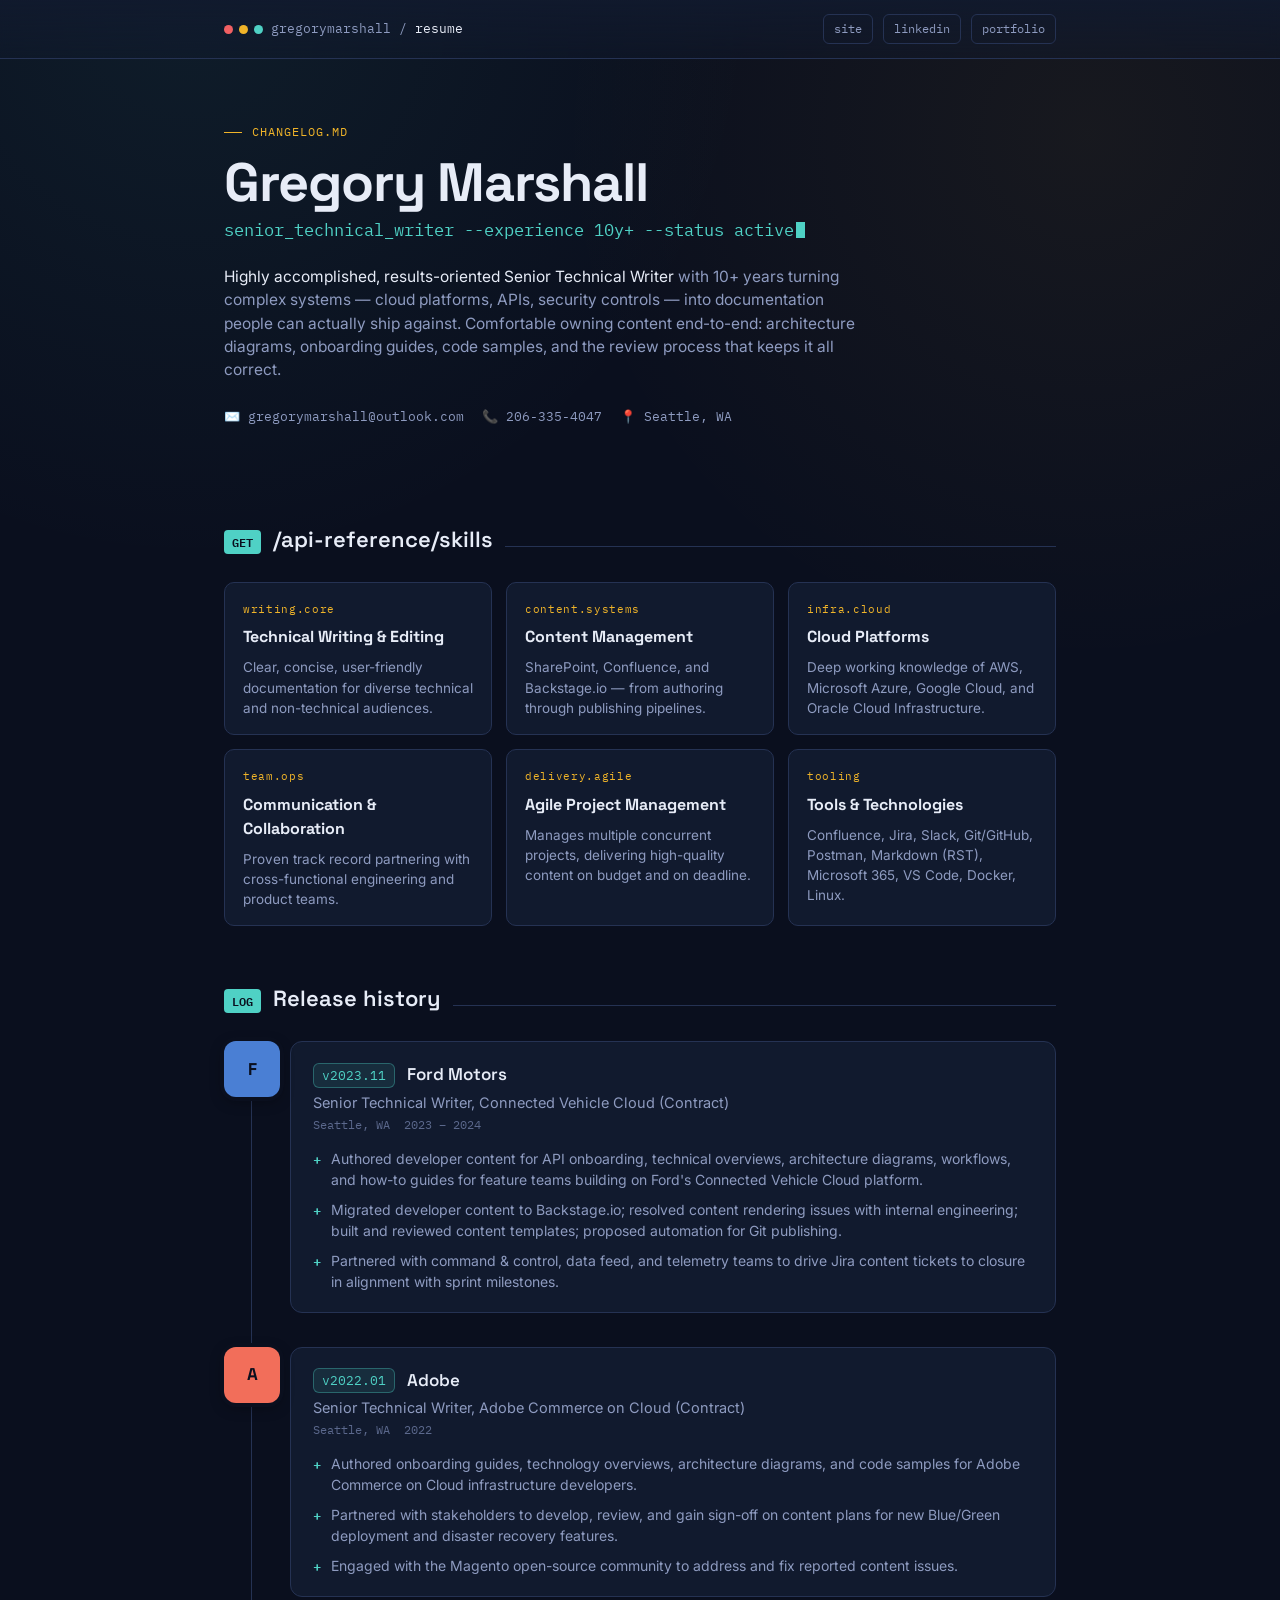
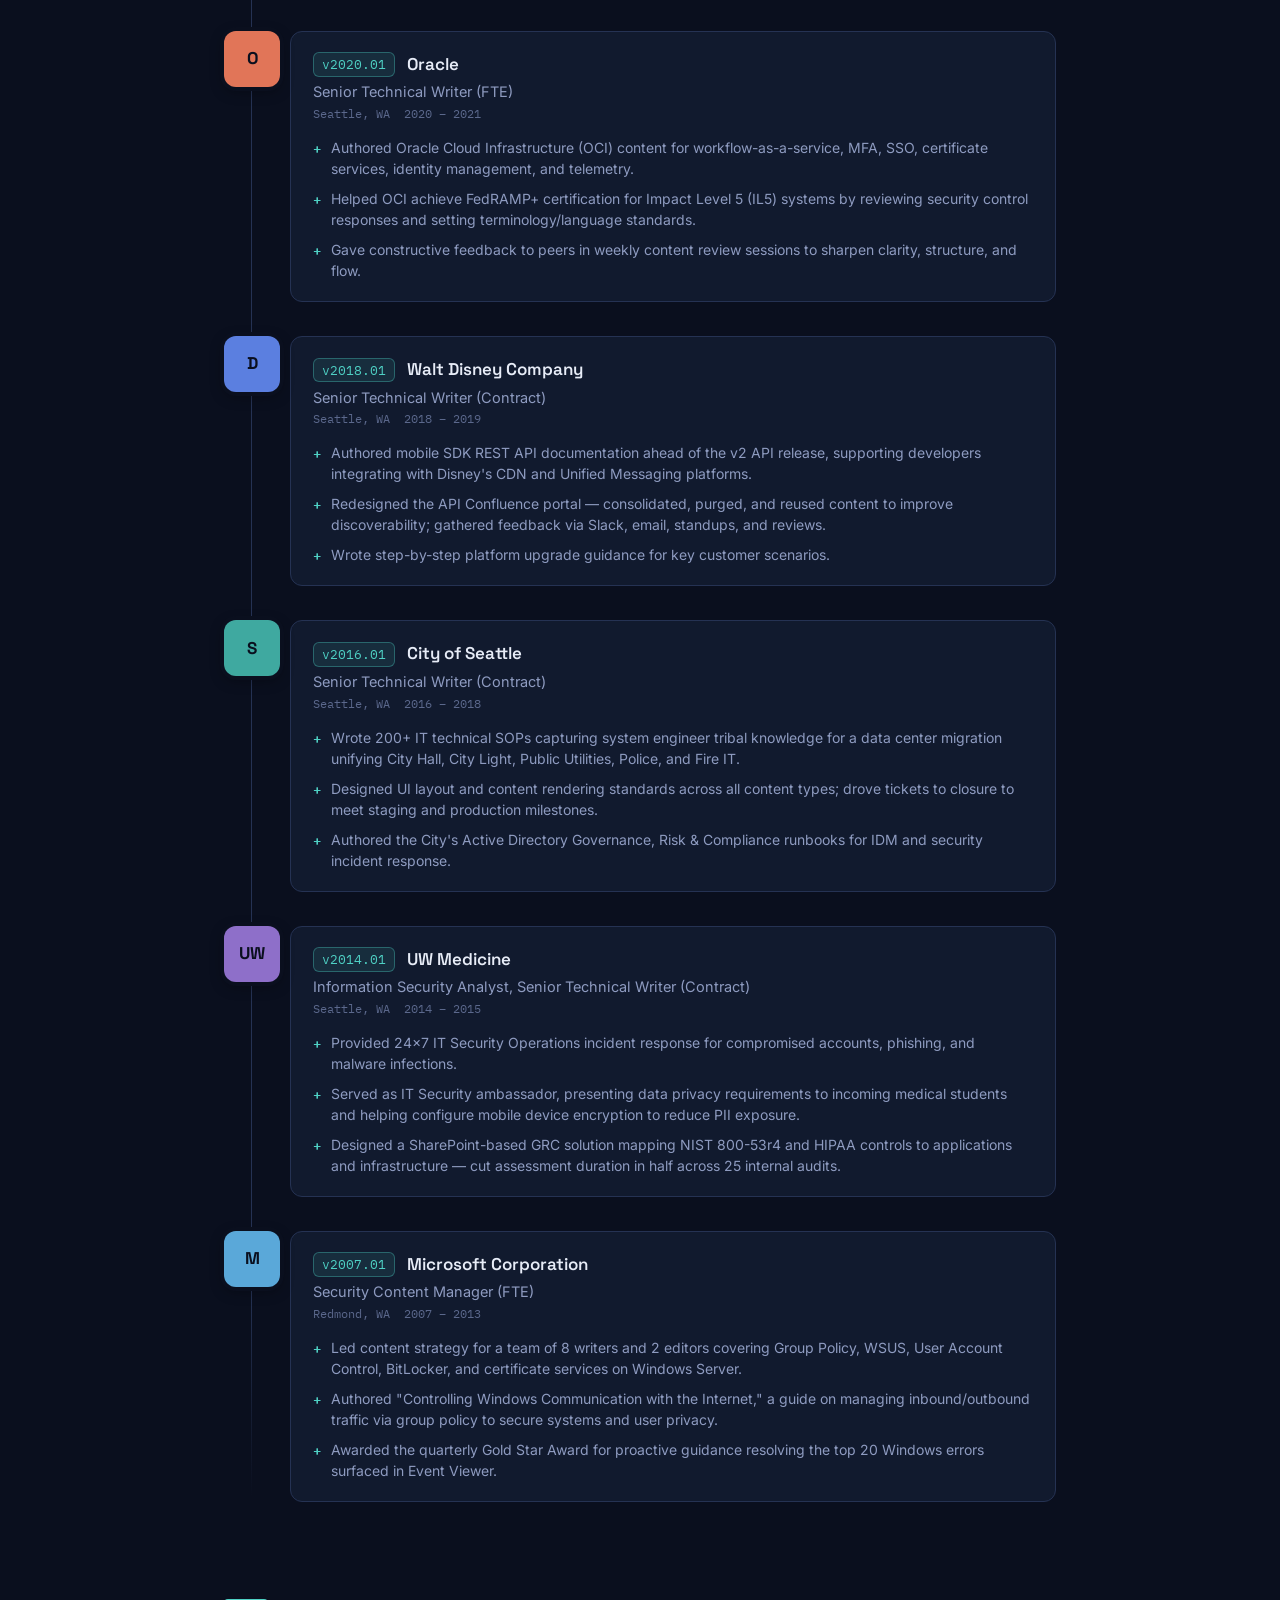
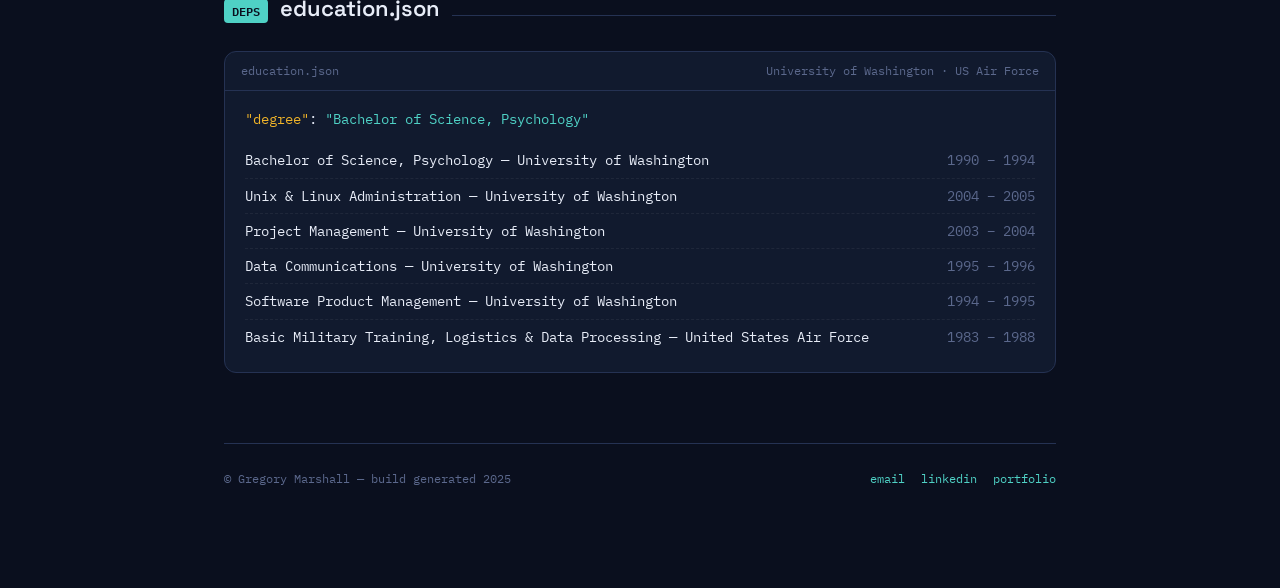
==== commit be8d6026: "Update print statement from 'Hello' to 'Goodbye'" ====
--- a/index.html
+++ b/index.html
@@ -1,323 +1,405 @@
 <!DOCTYPE html>
 <html lang="en">
 <head>
-    <meta charset="UTF-8">
-    <meta name="viewport" content="width=device-width, initial-scale=1.0">
-    <title>Gregory Marshall | Senior Technical Writer</title>
-    <link href="https://fonts.googleapis.com/css2?family=Lexend+Deca:wght@400;700;800&family=Space+Grotesk:wght@300;500;700&display=swap" rel="stylesheet">
-    <link rel="stylesheet" href="https://cdnjs.cloudflare.com/ajax/libs/font-awesome/6.0.0/css/all.min.css">
-    <style>
-        :root {
-            --accent: #ff3e00;
-            --bg: #050505;
-            --glass: rgba(255, 255, 255, 0.05);
-            --text-main: #ffffff;
-            --text-sub: #a1a1aa;
-        }
-
-        html { scroll-behavior: smooth; }
-
-        body {
-            font-family: 'Space Grotesk', sans-serif;
-            background: var(--bg);
-            color: var(--text-main);
-            margin: 0;
-            padding: 0;
-            background-image: radial-gradient(circle at 10% 20%, rgba(255, 62, 0, 0.07) 0%, transparent 30%);
-            line-height: 1.6;
-        }
-
-        nav {
-            position: sticky;
-            top: 0;
-            background: rgba(5, 5, 5, 0.95);
-            backdrop-filter: blur(15px);
-            z-index: 1000;
-            border-bottom: 1px solid var(--glass);
-            padding: 12px 0;
-        }
-
-        .nav-container {
-            max-width: 900px;
-            margin: 0 auto;
-            display: flex;
-            justify-content: center;
-            gap: 15px;
-            flex-wrap: wrap;
-        }
-
-        .nav-link {
-            color: var(--text-sub);
-            text-decoration: none;
-            font-family: 'Lexend Deca', sans-serif;
-            font-weight: 700;
-            font-size: 0.75rem;
-            text-transform: uppercase;
-        }
-
-        .container { max-width: 900px; margin: 0 auto; padding: 20px; }
-
-        header { margin-bottom: 20px; }
-
-        h1 {
-            font-family: 'Lexend Deca', sans-serif;
-            font-size: clamp(2.5rem, 8vw, 4rem);
-            font-weight: 800;
-            margin: 0;
-            letter-spacing: -2px;
-            line-height: 1;
-        }
-
-        .hero-title {
-            color: var(--accent);
-            font-size: 1.5rem;
-            font-weight: 700;
-            margin-top: 10px;
-            text-transform: uppercase;
-        }
-
-        .social-grid { display: grid; grid-template-columns: repeat(2, 1fr); gap: 10px; margin: 30px 0; }
-        @media (min-width: 600px) { .social-grid { grid-template-columns: repeat(4, 1fr); } }
-
-        .social-btn, .submit-btn {
-            display: flex; align-items: center; justify-content: center; background: var(--glass); color: #fff;
-            text-decoration: none; padding: 15px; border-radius: 8px; border: 1px solid rgba(255,255,255,0.1);
-            font-family: 'Lexend Deca'; font-weight: 700; font-size: 0.85rem; transition: 0.3s;
-            cursor: pointer; gap: 10px;
-        }
-
-        .social-btn:hover { background: var(--accent); transform: translateY(-2px); }
-
-        section { margin-bottom: 80px; scroll-margin-top: 80px; }
-        h2 { color: var(--accent); font-family: 'Lexend Deca'; font-size: 1.8rem; border-bottom: 1px solid var(--glass); padding-bottom: 10px; }
-
-        .prof-summary {
-            padding: 25px;
-            background: var(--glass);
-            border-left: 4px solid var(--accent);
-            font-size: 1.1rem;
-            border-radius: 0 12px 12px 0;
-        }
-
-        .skills-grid { display: grid; grid-template-columns: repeat(auto-fit, minmax(250px, 1fr)); gap: 20px; }
-        .skill-card { background: var(--glass); padding: 25px; border-radius: 12px; border: 1px solid rgba(255,255,255,0.1); }
-        .skill-card h4 { color: var(--accent); margin: 0 0 10px 0; text-transform: uppercase; }
-
-        .acc-item { margin-bottom: 15px; background: var(--glass); border-radius: 8px; border: 1px solid rgba(255,255,255,0.05); }
-        .acc-btn {
-            width: 100%; padding: 25px; background: none; border: none;
-            display: flex; justify-content: space-between; cursor: pointer;
-            color: var(--text-main); font-size: 1.2rem; font-weight: 700; font-family: 'Lexend Deca'; text-align: left;
-        }
-
-        .acc-content { max-height: 0; overflow: hidden; transition: 0.4s ease-out; }
-        .inner { padding: 0 25px 25px; color: var(--text-sub); }
-        .inner ul { padding-left: 20px; }
-        .inner li { margin-bottom: 10px; }
-        .meta-text { color: var(--accent); font-weight: 700; font-size: 0.85rem; display: block; margin-bottom: 10px; text-transform: uppercase; }
-
-        .edu-table { width: 100%; border-collapse: collapse; }
-        .edu-table td { padding: 15px; border-bottom: 1px solid var(--glass); font-size: 0.95rem; }
-        .edu-year { text-align: right; color: var(--accent); font-weight: 700; width: 120px; }
-
-        .contact-form { background: var(--glass); padding: 40px; border-radius: 20px; }
-        .form-group { margin-bottom: 25px; }
-        .form-group label { display: block; margin-bottom: 10px; font-weight: 600; color: var(--accent); font-size: 0.8rem; }
-        .form-group input, .form-group textarea {
-            width: 100%; padding: 15px; background: rgba(0,0,0,0.3); border: 1px solid rgba(255,255,255,0.1);
-            border-radius: 8px; color: #fff; font-family: inherit; box-sizing: border-box;
-        }
-    </style>
+<meta charset="UTF-8">
+<meta name="viewport" content="width=device-width, initial-scale=1.0">
+<title>Gregory Marshall — CHANGELOG.md</title>
+<link rel="preconnect" href="https://fonts.googleapis.com">
+<link href="https://fonts.googleapis.com/css2?family=Space+Grotesk:wght@500;600;700&family=IBM+Plex+Mono:wght@400;500;600&family=Inter:wght@400;500;600&display=swap" rel="stylesheet">
+<style>
+  :root{
+    --bg: #0A0F1E;
+    --surface: #111A2E;
+    --surface-2: #16213A;
+    --border: #253253;
+    --text-primary: #E7ECF7;
+    --text-secondary: #8E9BC0;
+    --text-dim: #5B688C;
+    --teal: #4FD1C5;
+    --amber: #F0B429;
+    --rose: #F16063;
+    --mono: 'IBM Plex Mono', monospace;
+    --display: 'Space Grotesk', sans-serif;
+    --body: 'Inter', sans-serif;
+  }
+  *{box-sizing:border-box; margin:0; padding:0;}
+  html{scroll-behavior:smooth;}
+  body{
+    background: var(--bg);
+    color: var(--text-primary);
+    font-family: var(--body);
+    line-height:1.5;
+    background-image:
+      radial-gradient(circle at 15% 0%, rgba(79,209,197,0.07), transparent 40%),
+      radial-gradient(circle at 85% 15%, rgba(240,180,41,0.06), transparent 40%);
+    background-attachment: fixed;
+  }
+  ::selection{ background: var(--teal); color: var(--bg); }
+
+  a{ color: var(--teal); text-decoration:none; }
+  a:hover{ text-decoration:underline; }
+  a:focus-visible, button:focus-visible{ outline: 2px solid var(--teal); outline-offset: 3px; }
+
+  .wrap{ max-width: 880px; margin: 0 auto; padding: 0 24px 100px; }
+
+  /* ---------- Header / repo bar ---------- */
+  .repobar{
+    border-bottom: 1px solid var(--border);
+    background: linear-gradient(180deg, rgba(17,26,46,0.9), rgba(17,26,46,0.4));
+    backdrop-filter: blur(6px);
+  }
+  .repobar-inner{
+    max-width: 880px; margin: 0 auto; padding: 14px 24px;
+    display:flex; align-items:center; justify-content:space-between; gap: 12px; flex-wrap: wrap;
+  }
+  .repo-name{
+    font-family: var(--mono); font-size: 13px; color: var(--text-secondary);
+    display:flex; align-items:center; gap:8px;
+  }
+  .dot-row{ display:flex; gap:6px; }
+  .dot{ width:9px; height:9px; border-radius:50%; }
+  .dot.r{background:#F16063;} .dot.y{background:#F0B429;} .dot.g{background:#4FD1C5;}
+  .repo-actions{ display:flex; gap:10px; font-family: var(--mono); font-size: 12px; }
+  .repo-actions a{ color: var(--text-secondary); border:1px solid var(--border); padding:5px 10px; border-radius:6px; }
+  .repo-actions a:hover{ color: var(--teal); border-color: var(--teal); text-decoration:none; }
+
+  header.hero{ padding: 64px 0 40px; }
+  .eyebrow{
+    font-family: var(--mono); font-size: 12px; letter-spacing: 0.08em; color: var(--amber);
+    text-transform: uppercase; margin-bottom: 14px; display:flex; align-items:center; gap:10px;
+  }
+  .eyebrow::before{ content:''; width: 18px; height:1px; background: var(--amber); display:inline-block; }
+  h1{
+    font-family: var(--display); font-weight:700; font-size: clamp(34px, 5.5vw, 54px);
+    letter-spacing: -0.02em; margin-bottom: 6px; line-height:1.05;
+  }
+  .role-line{
+    font-family: var(--mono); color: var(--teal); font-size: clamp(14px,2vw,17px); margin-bottom: 22px;
+  }
+  .role-line .caret{ display:inline-block; width:9px; height:16px; background:var(--teal); margin-left:2px; vertical-align:-2px; animation: blink 1.1s steps(1) infinite; }
+  @keyframes blink{ 50%{ opacity:0; } }
+
+  .summary{ color: var(--text-secondary); max-width: 640px; font-size: 15.5px; margin-bottom: 26px; }
+  .summary .hl{ color: var(--text-primary); }
+
+  .contact-row{ display:flex; flex-wrap:wrap; gap: 10px 18px; font-family: var(--mono); font-size: 13px; color: var(--text-secondary); }
+  .contact-row span{ display:flex; align-items:center; gap:6px; }
+  .contact-row svg{ width:14px; height:14px; opacity:0.8; }
+
+  /* ---------- Section headings ---------- */
+  .section{ padding-top: 56px; }
+  .section-head{ display:flex; align-items:baseline; gap: 12px; margin-bottom: 26px; }
+  .section-tag{ font-family: var(--mono); font-size: 12px; color: var(--bg); background: var(--teal); padding: 3px 8px; border-radius: 4px; font-weight:600; }
+  .section-title{ font-family: var(--display); font-weight: 600; font-size: 22px; }
+  .section-rule{ flex:1; height:1px; background: var(--border); }
+
+  /* ---------- API Reference / Skills ---------- */
+  .cap-grid{ display:grid; grid-template-columns: repeat(auto-fit, minmax(230px,1fr)); gap: 14px; }
+  .cap-card{
+    background: var(--surface); border:1px solid var(--border); border-radius: 10px; padding: 18px 18px 16px;
+  }
+  .cap-card .method{ font-family: var(--mono); font-size: 11px; color: var(--amber); letter-spacing: 0.06em; margin-bottom: 8px; }
+  .cap-card h3{ font-family: var(--display); font-size: 16px; margin-bottom: 8px; }
+  .cap-card p{ font-size: 13.5px; color: var(--text-secondary); }
+
+  .toolchips{ display:flex; flex-wrap:wrap; gap:8px; margin-top: 22px; }
+  .chip{
+    font-family: var(--mono); font-size: 12px; color: var(--text-secondary);
+    border:1px solid var(--border); background: var(--surface-2); padding: 5px 10px; border-radius: 999px;
+  }
+
+  /* ---------- Changelog / Experience ---------- */
+  .changelog{ position:relative; }
+  .changelog::before{
+    content:''; position:absolute; left: 27px; top: 6px; bottom: 6px; width:1px;
+    background: linear-gradient(var(--border), var(--border) 90%, transparent);
+  }
+  .entry{
+    position:relative; padding-left: 66px; margin-bottom: 34px;
+    opacity:0; transform: translateY(14px); transition: opacity .5s ease, transform .5s ease;
+  }
+  .entry.show{ opacity:1; transform: translateY(0); }
+  .badge{
+    position:absolute; left:0; top:0; width:56px; height:56px; border-radius: 12px;
+    display:flex; align-items:center; justify-content:center;
+    font-family: var(--display); font-weight:700; font-size: 17px; color:#0A0F1E;
+    box-shadow: 0 0 0 4px var(--bg), 0 4px 14px rgba(0,0,0,0.35);
+  }
+  .entry-card{
+    background: var(--surface); border:1px solid var(--border); border-radius: 12px; padding: 20px 22px;
+  }
+  .entry-top{ display:flex; flex-wrap:wrap; align-items:center; gap: 10px 12px; margin-bottom: 4px; }
+  .version{ font-family: var(--mono); font-size: 12.5px; color: var(--teal); background: rgba(79,209,197,0.1); border:1px solid rgba(79,209,197,0.35); padding: 2px 8px; border-radius: 6px; }
+  .company{ font-family: var(--display); font-weight:600; font-size: 17px; }
+  .role{ font-size: 14.5px; color: var(--text-secondary); margin-bottom: 2px; }
+  .meta{ font-family: var(--mono); font-size: 12px; color: var(--text-dim); margin-bottom: 14px; display:flex; gap:14px; flex-wrap:wrap;}
+  .notes{ list-style:none; display:flex; flex-direction:column; gap:9px; }
+  .notes li{ font-size: 14px; color: var(--text-secondary); display:flex; gap:10px; }
+  .notes li::before{ content:'+'; font-family: var(--mono); color: var(--teal); font-weight:600; flex-shrink:0; }
+
+  /* ---------- Education / dependencies ---------- */
+  .manifest{
+    background: var(--surface); border:1px solid var(--border); border-radius: 12px;
+    font-family: var(--mono); font-size: 13.5px; overflow:hidden;
+  }
+  .manifest-bar{ padding: 10px 16px; border-bottom:1px solid var(--border); color: var(--text-dim); font-size:12px; display:flex; justify-content:space-between;}
+  .manifest-body{ padding: 18px 20px; }
+  .m-key{ color: var(--amber); }
+  .m-str{ color: var(--teal); }
+  .m-line{ display:flex; justify-content:space-between; gap: 16px; padding: 7px 0; border-bottom: 1px dashed rgba(255,255,255,0.06); }
+  .m-line:last-child{ border-bottom:none; }
+  .m-name{ color: var(--text-primary); }
+  .m-years{ color: var(--text-dim); white-space:nowrap; }
+
+  /* ---------- Footer ---------- */
+  footer{ margin-top: 70px; padding-top: 26px; border-top: 1px solid var(--border); }
+  .footer-row{ display:flex; justify-content:space-between; align-items:center; flex-wrap:wrap; gap:12px; font-family: var(--mono); font-size:12px; color: var(--text-dim); }
+  .footer-links{ display:flex; gap:16px; }
+
+  @media (max-width: 560px){
+    .badge{ width:44px; height:44px; font-size:14px; }
+    .entry{ padding-left: 54px; }
+    .changelog::before{ left: 21px; }
+  }
+
+  @media (prefers-reduced-motion: reduce){
+    .entry{ transition:none; opacity:1; transform:none; }
+    .role-line .caret{ animation:none; }
+  }
+</style>
 </head>
 <body>
 
-<nav>
-    <div class="nav-container">
-        <a href="#summary" class="nav-link">Summary</a>
-        <a href="#skills" class="nav-link">Skills</a>
-        <a href="#experience" class="nav-link">Experience</a>
-        <a href="#education" class="nav-link">Education</a>
-        <a href="#contact" class="nav-link">Contact</a>
-    </div>
-</nav>
-
-<div class="container">
-    <header>
-        <h1>GREGORY MARSHALL</h1>
-        <div class="hero-title">Senior Technical Writer</div>
-        <p style="color: var(--text-sub);">gregorymarshall@outlook.com | 206-335-4047 | Seattle, WA</p>
-    </header>
-
-    <div class="social-grid">
-        <a href="#" class="social-btn"><i class="fab fa-linkedin"></i> LINKEDIN</a>
-        <a href="#" class="social-btn"><i class="fas fa-briefcase"></i> PORTFOLIO</a>
-        <a href="#" class="social-btn"><i class="fab fa-twitter"></i> TWITTER</a>
-        <a href="#" class="social-btn"><i class="fab fa-youtube"></i> YOUTUBE</a>
-    </div>
-
-    <section id="summary">
-        <h2>PROFESSIONAL SUMMARY</h2>
-        <div class="prof-summary">
-            Highly accomplished and results-oriented Senior Technical Writer with over 10 years of experience in crafting clear and concise documentation for diverse audiences across various industries.  Adept at collaborating with cross-functional teams, managing multiple projects, and delivering high-quality content within tight deadlines. 
-        </div>
-    </section>
-
-    <section id="skills">
-        <h2>CORE SKILLS</h2>
-        <div class="skills-grid">
-            <div class="skill-card">
-                <h4>Technical Writing</h4>
-                <p>Expert in creating clear, concise, and user-friendly documentation for diverse audiences. </p>
-            </div>
-            <div class="skill-card">
-                <h4>Cloud Services</h4>
-                <p>Deep understanding of AWS, Microsoft Azure, Google Cloud, and Oracle Cloud Infrastructure. </p>
-            </div>
-            <div class="skill-card">
-                <h4>Stack & Tools</h4>
-                <p>Confluence, Jira, Slack, Git, GitHub, Postman, Markdown, VS Code, Docker, Linux, MacOS, Windows. </p>
-            </div>
-            <div class="skill-card">
-                <h4>Management</h4>
-                <p>Proficient in CMS platforms like SharePoint and Backstage.io.  Expert in Agile project management. </p>
-            </div>
-        </div>
-    </section>
-
-    <section id="experience">
-        <h2>EXPERIENCE</h2>
-        <div class="accordion">
-            <div class="acc-item">
-                <button class="acc-btn" onclick="toggle(this)">FORD MOTORS <span>+</span></button>
-                <div class="acc-content"><div class="inner">
-                    <span class="meta-text">2023-2024 | Seattle, WA</span>
-                    <ul>
-                        <li>Authored developer content for API onboarding, technical overviews, architecture diagrams, workflows, and how-to guides for the Connected Vehicle Cloud platform. </li>
-                        <li>Migrated developer content to Backstage.io; resolved content rendering issues; created and reviewed templates. </li>
-                        <li>Researched and proposed new functionality to automate routine tasks. </li>
-                    </ul>
-                </div></div>
-            </div>
-            <div class="acc-item">
-                <button class="acc-btn" onclick="toggle(this)">ADOBE <span>+</span></button>
-                <div class="acc-content"><div class="inner">
-                    <span class="meta-text">2022 | Seattle, WA</span>
-                    <ul>
-                        <li>Authored onboarding guides, technology overviews, architectural diagrams, and code samples for Adobe Commerce on Cloud developers. </li>
-                        <li>Collaborated with stakeholders on content plans for Blue/Green deployment and disaster recovery features. </li>
-                        <li>Engaged with the Magento open-source community to address and fix reported content issues. </li>
-                    </ul>
-                </div></div>
-            </div>
-            <div class="acc-item">
-                <button class="acc-btn" onclick="toggle(this)">ORACLE <span>+</span></button>
-                <div class="acc-content"><div class="inner">
-                    <span class="meta-text">2020-2021 | Seattle, WA</span>
-                    <ul>
-                        <li>Authored OCI content for workflow as a service, multifactor authentication (MFA), SSO, certificate services, and identity management. </li>
-                        <li>Helped obtain FedRAMP+ certification for IL5 systems by reviewing security control responses and terminology. </li>
-                    </ul>
-                </div></div>
-            </div>
-            <div class="acc-item">
-                <button class="acc-btn" onclick="toggle(this)">WALT DISNEY COMPANY <span>+</span></button>
-                <div class="acc-content"><div class="inner">
-                    <span class="meta-text">2018-2019 | Seattle, WA</span>
-                    <ul>
-                        <li>Authored mobile SDK REST API documentation for v2 release to support integrations with CDN and Unified Messaging platforms. </li>
-                        <li>Redesigned the API Confluence portal to consolidate, purge, and reuse content to improve discoverability. </li>
-                        <li>Authored step-by-step platform upgrade guides for key customer scenarios. </li>
-                    </ul>
-                </div></div>
-            </div>
-            <div class="acc-item">
-                <button class="acc-btn" onclick="toggle(this)">CITY OF SEATTLE <span>+</span></button>
-                <div class="acc-content"><div class="inner">
-                    <span class="meta-text">2016-2018 | Seattle, WA</span>
-                    <ul>
-                        <li>Wrote 200+ IT technical standard operational procedures (SOP) to capture tribal knowledge for data center migration. </li>
-                        <li>Designed UI layouts and content rendering for all content types. </li>
-                        <li>Authored Active Directory Governance Risk & Compliance (GRC) runbooks for IDM and security response. </li>
-                    </ul>
-                </div></div>
-            </div>
-            <div class="acc-item">
-                <button class="acc-btn" onclick="toggle(this)">UW MEDICINE <span>+</span></button>
-                <div class="acc-content"><div class="inner">
-                    <span class="meta-text">2014-2015 | Seattle, WA</span>
-                    <ul>
-                        <li>Managed 24x7 IT Security incident response and presented data security/privacy requirements to new UW medical students. </li>
-                        <li>Designed a SharePoint site to automate the mapping of NIST 800-053r4 and HIPAA security controls to infrastructure services. </li>
-                        <li>Conducted 25 internal application security audits to identify and close critical security gaps. </li>
-                    </ul>
-                </div></div>
-            </div>
-            <div class="acc-item">
-                <button class="acc-btn" onclick="toggle(this)">MICROSOFT CORPORATION <span>+</span></button>
-                <div class="acc-content"><div class="inner">
-                    <span class="meta-text">2007-2013 | Redmond, WA</span>
-                    <ul>
-                        <li>Drove content strategy for 8 technical writers and 2 editors focused on security content for Group Policy, WSUS, UAC, and BitLocker. </li>
-                        <li>Authored the "Controlling Windows Communication with the Internet" guide for inbound and outbound security management. </li>
-                        <li>Awarded quarterly "Gold Star Award" for resolving the top 20 Windows system errors click on by customers using Windows Event Viewer. </li>
-                    </ul>
-                </div></div>
-            </div>
-        </div>
-    </section>
-
-    <section id="education">
-        <h2>EDUCATION</h2>
-        <table class="edu-table">
-            <tr><td>Unix & Linux Administration, University of Washington </td><td class="edu-year">2004-2005</td></tr>
-            <tr><td>Project Management, University of Washington </td><td class="edu-year">2003-2004</td></tr>
-            <tr><td>Data Communications, University of Washington </td><td class="edu-year">1995-1996</td></tr>
-            <tr><td>Software Product Management, University of Washington </td><td class="edu-year">1994-1995</td></tr>
-            <tr><td>BS, Psychology, University of Washington </td><td class="edu-year">1990-1994</td></tr>
-            <tr><td>Basic Military Training, Logistics, Data Processing, USAF </td><td class="edu-year">1983-1988</td></tr>
-        </table>
-    </section>
-
-    <section id="contact">
-        <h2>CONTACT</h2>
-        <div class="acc-item">
-            <button class="acc-btn" onclick="toggle(this)">CONNECT WITH ME <span>+</span></button>
-            <div class="acc-content"><div class="inner">
-                <div class="contact-form">
-                    <div class="form-group">
-                        <label>NAME</label>
-                        <input type="text" placeholder="Enter name">
-                    </div>
-                    <div class="form-group">
-                        <label>EMAIL</label>
-                        <input type="email" placeholder="Enter email">
-                    </div>
-                    <div class="form-group">
-                        <label>MESSAGE</label>
-                        <textarea rows="4" placeholder="How can I help?"></textarea>
-                    </div>
-                    <button class="submit-btn"><i class="fas fa-paper-plane"></i> SEND MESSAGE</button>
-                </div>
-            </div></div>
-        </div>
-    </section>
+<div class="repobar">
+  <div class="repobar-inner">
+    <div class="repo-name">
+      <span class="dot-row"><span class="dot r"></span><span class="dot y"></span><span class="dot g"></span></span>
+      gregorymarshall / <span style="color:var(--text-primary)">resume</span>
+    </div>
+    <div class="repo-actions">
+      <a href="http://www.gregorymarshall.com" target="_blank" rel="noopener">site</a>
+      <a href="http://www.linkedin.com/in/gregorymarsha11" target="_blank" rel="noopener">linkedin</a>
+      <a href="https://drive.google.com/drive/folders/1FINQPeSb8FYHcSthVr7zLSQ1JVBgwo1U" target="_blank" rel="noopener">portfolio</a>
+    </div>
+  </div>
 </div>
 
+<div class="wrap">
+
+  <header class="hero">
+    <div class="eyebrow">CHANGELOG.md</div>
+    <h1>Gregory Marshall</h1>
+    <div class="role-line">senior_technical_writer --experience 10y+ --status active<span class="caret"></span></div>
+    <p class="summary">
+      <span class="hl">Highly accomplished, results-oriented Senior Technical Writer</span> with 10+ years turning complex
+      systems — cloud platforms, APIs, security controls — into documentation people can actually
+      ship against. Comfortable owning content end-to-end: architecture diagrams, onboarding guides,
+      code samples, and the review process that keeps it all correct.
+    </p>
+    <div class="contact-row">
+      <span>✉️ gregorymarshall@outlook.com</span>
+      <span>📞 206-335-4047</span>
+      <span>📍 Seattle, WA</span>
+    </div>
+  </header>
+
+  <section class="section" id="reference">
+    <div class="section-head">
+      <span class="section-tag">GET</span>
+      <h2 class="section-title">/api-reference/skills</h2>
+      <div class="section-rule"></div>
+    </div>
+    <div class="cap-grid">
+      <div class="cap-card">
+        <div class="method">writing.core</div>
+        <h3>Technical Writing &amp; Editing</h3>
+        <p>Clear, concise, user-friendly documentation for diverse technical and non-technical audiences.</p>
+      </div>
+      <div class="cap-card">
+        <div class="method">content.systems</div>
+        <h3>Content Management</h3>
+        <p>SharePoint, Confluence, and Backstage.io — from authoring through publishing pipelines.</p>
+      </div>
+      <div class="cap-card">
+        <div class="method">infra.cloud</div>
+        <h3>Cloud Platforms</h3>
+        <p>Deep working knowledge of AWS, Microsoft Azure, Google Cloud, and Oracle Cloud Infrastructure.</p>
+      </div>
+      <div class="cap-card">
+        <div class="method">team.ops</div>
+        <h3>Communication &amp; Collaboration</h3>
+        <p>Proven track record partnering with cross-functional engineering and product teams.</p>
+      </div>
+      <div class="cap-card">
+        <div class="method">delivery.agile</div>
+        <h3>Agile Project Management</h3>
+        <p>Manages multiple concurrent projects, delivering high-quality content on budget and on deadline.</p>
+      </div>
+      <div class="cap-card">
+        <div class="method">tooling</div>
+        <h3>Tools &amp; Technologies</h3>
+        <p>Confluence, Jira, Slack, Git/GitHub, Postman, Markdown (RST), Microsoft 365, VS Code, Docker, Linux.</p>
+      </div>
+    </div>
+  </section>
+
+  <section class="section" id="experience">
+    <div class="section-head">
+      <span class="section-tag">LOG</span>
+      <h2 class="section-title">Release history</h2>
+      <div class="section-rule"></div>
+    </div>
+
+    <div class="changelog">
+
+      <div class="entry">
+        <div class="badge" style="background:#4A7FD4;">F</div>
+        <div class="entry-card">
+          <div class="entry-top"><span class="version">v2023.11</span><span class="company">Ford Motors</span></div>
+          <div class="role">Senior Technical Writer, Connected Vehicle Cloud (Contract)</div>
+          <div class="meta"><span>Seattle, WA</span><span>2023 – 2024</span></div>
+          <ul class="notes">
+            <li>Authored developer content for API onboarding, technical overviews, architecture diagrams, workflows, and how-to guides for feature teams building on Ford's Connected Vehicle Cloud platform.</li>
+            <li>Migrated developer content to Backstage.io; resolved content rendering issues with internal engineering; built and reviewed content templates; proposed automation for Git publishing.</li>
+            <li>Partnered with command &amp; control, data feed, and telemetry teams to drive Jira content tickets to closure in alignment with sprint milestones.</li>
+          </ul>
+        </div>
+      </div>
+
+      <div class="entry">
+        <div class="badge" style="background:#F26E5A;">A</div>
+        <div class="entry-card">
+          <div class="entry-top"><span class="version">v2022.01</span><span class="company">Adobe</span></div>
+          <div class="role">Senior Technical Writer, Adobe Commerce on Cloud (Contract)</div>
+          <div class="meta"><span>Seattle, WA</span><span>2022</span></div>
+          <ul class="notes">
+            <li>Authored onboarding guides, technology overviews, architecture diagrams, and code samples for Adobe Commerce on Cloud infrastructure developers.</li>
+            <li>Partnered with stakeholders to develop, review, and gain sign-off on content plans for new Blue/Green deployment and disaster recovery features.</li>
+            <li>Engaged with the Magento open-source community to address and fix reported content issues.</li>
+          </ul>
+        </div>
+      </div>
+
+      <div class="entry">
+        <div class="badge" style="background:#E17558;">O</div>
+        <div class="entry-card">
+          <div class="entry-top"><span class="version">v2020.01</span><span class="company">Oracle</span></div>
+          <div class="role">Senior Technical Writer (FTE)</div>
+          <div class="meta"><span>Seattle, WA</span><span>2020 – 2021</span></div>
+          <ul class="notes">
+            <li>Authored Oracle Cloud Infrastructure (OCI) content for workflow-as-a-service, MFA, SSO, certificate services, identity management, and telemetry.</li>
+            <li>Helped OCI achieve FedRAMP+ certification for Impact Level 5 (IL5) systems by reviewing security control responses and setting terminology/language standards.</li>
+            <li>Gave constructive feedback to peers in weekly content review sessions to sharpen clarity, structure, and flow.</li>
+          </ul>
+        </div>
+      </div>
+
+      <div class="entry">
+        <div class="badge" style="background:#5B7FE0;">D</div>
+        <div class="entry-card">
+          <div class="entry-top"><span class="version">v2018.01</span><span class="company">Walt Disney Company</span></div>
+          <div class="role">Senior Technical Writer (Contract)</div>
+          <div class="meta"><span>Seattle, WA</span><span>2018 – 2019</span></div>
+          <ul class="notes">
+            <li>Authored mobile SDK REST API documentation ahead of the v2 API release, supporting developers integrating with Disney's CDN and Unified Messaging platforms.</li>
+            <li>Redesigned the API Confluence portal — consolidated, purged, and reused content to improve discoverability; gathered feedback via Slack, email, standups, and reviews.</li>
+            <li>Wrote step-by-step platform upgrade guidance for key customer scenarios.</li>
+          </ul>
+        </div>
+      </div>
+
+      <div class="entry">
+        <div class="badge" style="background:#3FA9A0;">S</div>
+        <div class="entry-card">
+          <div class="entry-top"><span class="version">v2016.01</span><span class="company">City of Seattle</span></div>
+          <div class="role">Senior Technical Writer (Contract)</div>
+          <div class="meta"><span>Seattle, WA</span><span>2016 – 2018</span></div>
+          <ul class="notes">
+            <li>Wrote 200+ IT technical SOPs capturing system engineer tribal knowledge for a data center migration unifying City Hall, City Light, Public Utilities, Police, and Fire IT.</li>
+            <li>Designed UI layout and content rendering standards across all content types; drove tickets to closure to meet staging and production milestones.</li>
+            <li>Authored the City's Active Directory Governance, Risk &amp; Compliance runbooks for IDM and security incident response.</li>
+          </ul>
+        </div>
+      </div>
+
+      <div class="entry">
+        <div class="badge" style="background:#8E6FC9;">UW</div>
+        <div class="entry-card">
+          <div class="entry-top"><span class="version">v2014.01</span><span class="company">UW Medicine</span></div>
+          <div class="role">Information Security Analyst, Senior Technical Writer (Contract)</div>
+          <div class="meta"><span>Seattle, WA</span><span>2014 – 2015</span></div>
+          <ul class="notes">
+            <li>Provided 24×7 IT Security Operations incident response for compromised accounts, phishing, and malware infections.</li>
+            <li>Served as IT Security ambassador, presenting data privacy requirements to incoming medical students and helping configure mobile device encryption to reduce PII exposure.</li>
+            <li>Designed a SharePoint-based GRC solution mapping NIST 800-53r4 and HIPAA controls to applications and infrastructure — cut assessment duration in half across 25 internal audits.</li>
+          </ul>
+        </div>
+      </div>
+
+      <div class="entry">
+        <div class="badge" style="background:#5AA8D9;">M</div>
+        <div class="entry-card">
+          <div class="entry-top"><span class="version">v2007.01</span><span class="company">Microsoft Corporation</span></div>
+          <div class="role">Security Content Manager (FTE)</div>
+          <div class="meta"><span>Redmond, WA</span><span>2007 – 2013</span></div>
+          <ul class="notes">
+            <li>Led content strategy for a team of 8 writers and 2 editors covering Group Policy, WSUS, User Account Control, BitLocker, and certificate services on Windows Server.</li>
+            <li>Authored "Controlling Windows Communication with the Internet," a guide on managing inbound/outbound traffic via group policy to secure systems and user privacy.</li>
+            <li>Awarded the quarterly Gold Star Award for proactive guidance resolving the top 20 Windows errors surfaced in Event Viewer.</li>
+          </ul>
+        </div>
+      </div>
+
+    </div>
+  </section>
+
+  <section class="section" id="education">
+    <div class="section-head">
+      <span class="section-tag">DEPS</span>
+      <h2 class="section-title">education.json</h2>
+      <div class="section-rule"></div>
+    </div>
+    <div class="manifest">
+      <div class="manifest-bar"><span>education.json</span><span>University of Washington · US Air Force</span></div>
+      <div class="manifest-body">
+        <div><span class="m-key">"degree"</span>: <span class="m-str">"Bachelor of Science, Psychology"</span></div>
+        <div style="margin-top:14px;">
+          <div class="m-line"><span class="m-name">Bachelor of Science, Psychology — University of Washington</span><span class="m-years">1990 – 1994</span></div>
+          <div class="m-line"><span class="m-name">Unix &amp; Linux Administration — University of Washington</span><span class="m-years">2004 – 2005</span></div>
+          <div class="m-line"><span class="m-name">Project Management — University of Washington</span><span class="m-years">2003 – 2004</span></div>
+          <div class="m-line"><span class="m-name">Data Communications — University of Washington</span><span class="m-years">1995 – 1996</span></div>
+          <div class="m-line"><span class="m-name">Software Product Management — University of Washington</span><span class="m-years">1994 – 1995</span></div>
+          <div class="m-line"><span class="m-name">Basic Military Training, Logistics &amp; Data Processing — United States Air Force</span><span class="m-years">1983 – 1988</span></div>
+        </div>
+      </div>
+    </div>
+  </section>
+
+  <footer>
+    <div class="footer-row">
+      <span>© Gregory Marshall — build generated 2025</span>
+      <div class="footer-links">
+        <a href="mailto:gregorymarshall@outlook.com">email</a>
+        <a href="http://www.linkedin.com/in/gregorymarsha11" target="_blank" rel="noopener">linkedin</a>
+        <a href="https://drive.google.com/drive/folders/1FINQPeSb8FYHcSthVr7zLSQ1JVBgwo1U" target="_blank" rel="noopener">portfolio</a>
+      </div>
+    </div>
+  </footer>
+
+</div>
+
 <script>
-    function toggle(btn) {
-        const content = btn.nextElementSibling;
-        const isOpen = content.style.maxHeight;
-        if (!isOpen) {
-            content.style.maxHeight = content.scrollHeight + "px";
-            btn.querySelector('span').innerText = '-';
-        } else {
-            content.style.maxHeight = null;
-            btn.querySelector('span').innerText = '+';
-        }
-    }
+  const entries = document.querySelectorAll('.entry');
+  const io = new IntersectionObserver((items) => {
+    items.forEach(item => {
+      if(item.isIntersecting){
+        item.target.classList.add('show');
+        io.unobserve(item.target);
+      }
+    });
+  }, { threshold: 0.15 });
+  entries.forEach(e => io.observe(e));
 </script>
 
 </body>
 </html>
-
-
